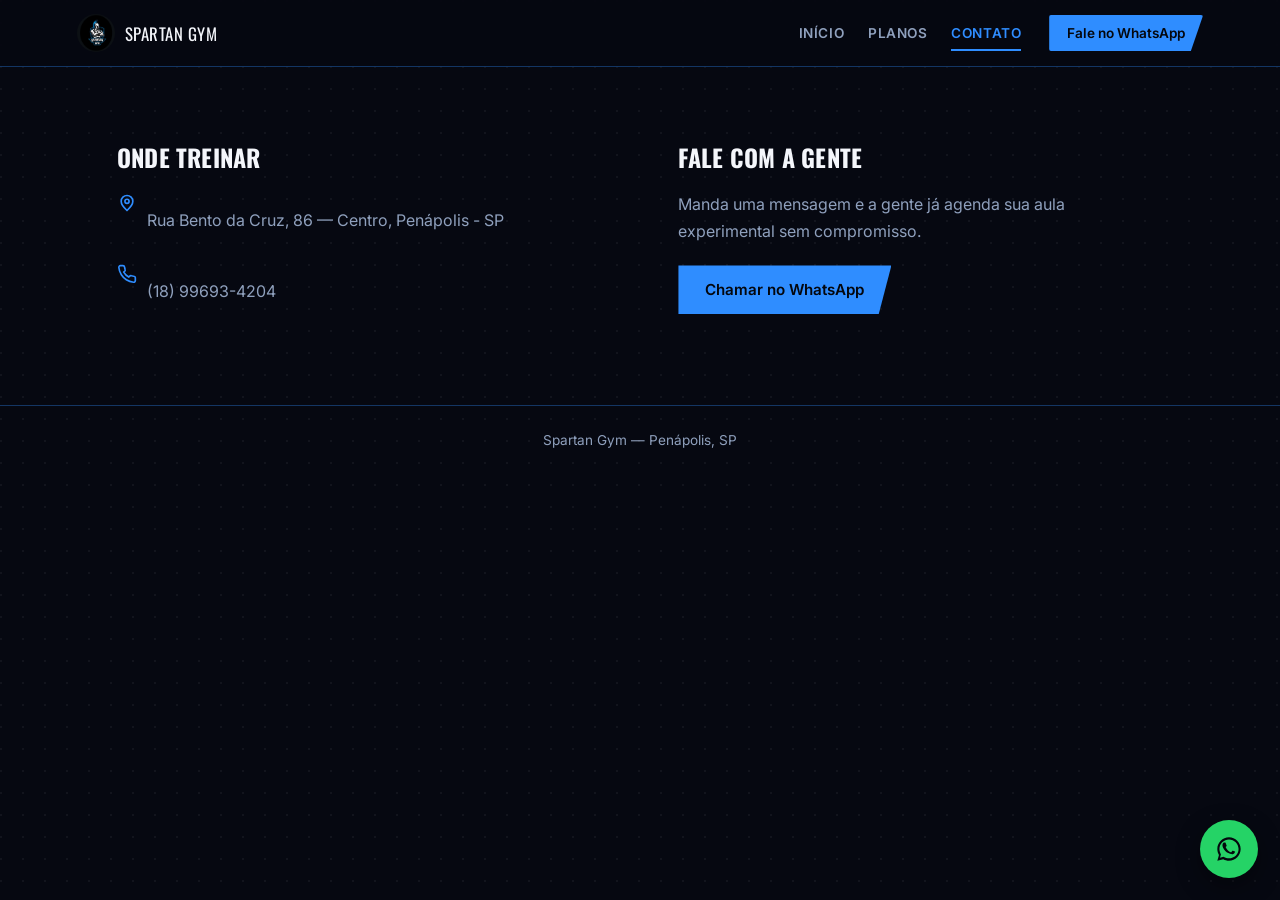
==== contato.html @ b34af789 "Divide o site em 3 paginas (index, planos, contato) mantendo o mesmo visual" ====
<!DOCTYPE html>
<html lang="pt-BR">
<head>
<meta charset="UTF-8">
<meta name="viewport" content="width=device-width, initial-scale=1.0">
<title>Contato | Spartan Gym — Penápolis</title>
<meta name="description" content="Fale com a Spartan Gym em Penápolis. Endereço, WhatsApp e agendamento de aula experimental.">
<link rel="preconnect" href="https://fonts.googleapis.com">
<link href="https://fonts.googleapis.com/css2?family=Oswald:wght@500;600;700&family=Inter:wght@400;500;600;700&display=swap" rel="stylesheet">
<link rel="icon" type="image/png" sizes="16x16" href="assets/favicon-16.png">
<link rel="icon" type="image/png" sizes="32x32" href="assets/favicon-32.png">
<link rel="icon" type="image/png" sizes="48x48" href="assets/favicon-48.png">
<link rel="apple-touch-icon" sizes="180x180" href="assets/favicon-180.png">
<link rel="stylesheet" href="style.css">
</head>
<body>
<div class="grain"></div>

<nav>
  <a class="brand" href="index.html">
    <img src="assets/logo.png" alt="Spartan Gym">
    <span>SPARTAN GYM</span>
  </a>
  <div class="nav-right">
    <div class="nav-links">
      <a href="index.html">Início</a>
      <a href="planos.html">Planos</a>
      <a href="contato.html" class="active">Contato</a>
    </div>
    <a class="nav-cta" href="https://wa.me/5518996934204?text=Ol%C3%A1%2C%20quero%20agendar%20uma%20aula%20experimental%20na%20Spartan%20Gym!" target="_blank" rel="noopener">Fale no WhatsApp</a>
  </div>
</nav>

<section class="section location" style="padding-top:8vh;">
  <div class="info">
    <h3>Onde treinar</h3>
    <div class="row">
      <svg viewBox="0 0 24 24" fill="none" stroke="currentColor" stroke-width="2"><path d="M12 21s-7-6.2-7-11a7 7 0 1114 0c0 4.8-7 11-7 11z"/><circle cx="12" cy="10" r="2.5"/></svg>
      <p>Rua Bento da Cruz, 86 — Centro, Penápolis - SP</p>
    </div>
    <div class="row">
      <svg viewBox="0 0 24 24" fill="none" stroke="currentColor" stroke-width="2"><path d="M22 16.9v3a2 2 0 01-2.2 2 19.8 19.8 0 01-8.6-3 19.5 19.5 0 01-6-6 19.8 19.8 0 01-3-8.7A2 2 0 014.1 2h3a2 2 0 012 1.7c.1.9.3 1.8.6 2.7a2 2 0 01-.4 2.1L8.1 9.7a16 16 0 006 6l1.2-1.2a2 2 0 012.1-.4c.9.3 1.8.5 2.7.6a2 2 0 011.9 2.2z"/></svg>
      <p>(18) 99693-4204</p>
    </div>
  </div>
  <div class="info">
    <h3>Fale com a gente</h3>
    <p style="margin-bottom:20px;">Manda uma mensagem e a gente já agenda sua aula experimental sem compromisso.</p>
    <a class="btn btn-primary" href="https://wa.me/5518996934204?text=Ol%C3%A1%2C%20quero%20agendar%20uma%20aula%20experimental%20na%20Spartan%20Gym!" target="_blank" rel="noopener">Chamar no WhatsApp</a>
  </div>
</section>

<footer>
  Spartan Gym — Penápolis, SP
</footer>

<a class="float-wa" href="https://wa.me/5518996934204?text=Ol%C3%A1%2C%20quero%20agendar%20uma%20aula%20experimental%20na%20Spartan%20Gym!" target="_blank" rel="noopener" aria-label="WhatsApp">
  <svg viewBox="0 0 24 24" fill="currentColor"><path d="M17.5 14.4c-.3-.1-1.7-.8-2-.9-.3-.1-.5-.1-.6.1-.2.3-.7.9-.9 1.1-.2.2-.3.2-.6.1-.9-.4-1.8-1-2.5-1.8-.7-.7-1.3-1.6-1.7-2.4-.1-.2 0-.4.1-.5.2-.2.5-.5.6-.7.1-.2.1-.4 0-.6-.1-.2-.6-1.5-.8-2-.2-.5-.4-.4-.6-.4h-.5c-.2 0-.5.1-.7.3-.2.2-.9.9-.9 2.2s.9 2.6 1 2.8c.1.2 1.8 2.9 4.5 4 2.7 1.1 2.7.7 3.2.7.5 0 1.6-.6 1.8-1.2.2-.6.2-1.1.2-1.2-.1-.1-.3-.2-.6-.3z"/><path d="M12 2C6.5 2 2 6.5 2 12c0 1.9.5 3.6 1.4 5.1L2 22l5.1-1.3C8.5 21.5 10.2 22 12 22c5.5 0 10-4.5 10-10S17.5 2 12 2zm0 18c-1.6 0-3.1-.4-4.4-1.2l-.3-.2-3 .8.8-2.9-.2-.3C4.3 15 3.8 13.5 3.8 12c0-4.5 3.7-8.2 8.2-8.2s8.2 3.7 8.2 8.2-3.7 8-8.2 8z"/></svg>
</a>

</body>
</html>
---- style.css ----
:root{
    --bg:#060811;
    --bg-alt:#0d1526;
    --panel:#0e2242;
    --blue:#2f8dff;
    --blue-deep:#123b7a;
    --white:#f4f6fb;
    --muted:#8fa0bd;
    --amber:#ffb020;
    --line: rgba(47,141,255,.35);
  }
  *{box-sizing:border-box;}
  html{scroll-behavior:smooth;}
  body{
    margin:0;
    background:var(--bg);
    color:var(--white);
    font-family:'Inter',sans-serif;
    overflow-x:hidden;
  }
  h1,h2,h3,.display{
    font-family:'Oswald',sans-serif;
    text-transform:uppercase;
    letter-spacing:.01em;
    margin:0;
  }
  a{text-decoration:none;color:inherit;}
  img{max-width:100%;display:block;}

  /* subtle background texture */
  .grain{
    position:fixed; inset:0; pointer-events:none; z-index:0; opacity:.05;
    background-image:radial-gradient(circle at 1px 1px, #fff 1px, transparent 0);
    background-size:22px 22px;
  }

  /* NAV */
  nav{
    position:sticky; top:0; z-index:50;
    display:flex; align-items:center; justify-content:space-between;
    flex-wrap:wrap; row-gap:10px;
    padding:14px 6vw;
    background:rgba(6,8,17,.85);
    backdrop-filter:blur(8px);
    border-bottom:1px solid var(--line);
  }
  .brand{display:flex; align-items:center; gap:10px;}
  .brand img{width:38px; height:38px; border-radius:50%;}
  .brand span{font-family:'Oswald',sans-serif; font-size:1.05rem; letter-spacing:.03em;}
  .nav-right{display:flex; align-items:center; gap:28px; flex-wrap:wrap;}
  .nav-links{display:flex; align-items:center; gap:24px;}
  .nav-links a{
    position:relative;
    font-family:'Inter',sans-serif; font-weight:600; font-size:.85rem;
    letter-spacing:.04em; text-transform:uppercase;
    color:var(--muted); padding:4px 0;
    transition:color .2s ease;
  }
  .nav-links a:hover{color:var(--white);}
  .nav-links a.active{color:var(--blue);}
  .nav-links a.active::after{
    content:""; position:absolute; left:0; right:0; bottom:-6px; height:2px;
    background:var(--blue);
  }
  .nav-cta{
    background:var(--blue); color:#04070d; font-weight:600; font-size:.85rem;
    padding:10px 18px; border-radius:2px;
    clip-path:polygon(0 0, 100% 0, 92% 100%, 0% 100%);
  }

  /* HERO */
  .hero{
    position:relative; z-index:1;
    display:flex; align-items:center; gap:6vw;
    padding:9vh 6vw 8vh;
    max-width:1200px; margin:0 auto;
  }
  .hero-logo{
    flex:0 0 auto; width:min(38vw, 320px);
    filter:drop-shadow(0 0 40px rgba(47,141,255,.25));
  }
  .hero-logo img{border-radius:50%;}
  .hero-copy{flex:1; min-width:0;}
  .eyebrow-line{
    display:flex; align-items:center; gap:12px; margin-bottom:18px;
  }
  .eyebrow-line .bar{width:34px; height:3px; background:var(--blue);}
  .eyebrow-line p{color:var(--muted); font-size:.95rem; margin:0;}
  .headline{
    font-size:clamp(2.6rem, 6.2vw, 5rem);
    line-height:.98;
    font-weight:700;
  }
  .headline .wipe{
    display:inline-block;
    background:linear-gradient(90deg, var(--white) 0%, var(--white) 50%, var(--blue) 50%, var(--blue) 100%);
    background-size:200% 100%;
    -webkit-background-clip:text; background-clip:text; color:transparent;
    animation:wipe 1.1s ease-out forwards;
  }
  @keyframes wipe{ from{background-position:100% 0;} to{background-position:0 0;} }
  .headline .accent{color:var(--blue);}
  .sub{
    margin-top:20px; color:var(--muted); font-size:1.08rem; max-width:46ch; line-height:1.55;
  }
  .hero-actions{margin-top:34px; display:flex; gap:14px; flex-wrap:wrap;}
  .btn{
    display:inline-flex; align-items:center; gap:10px;
    padding:14px 26px; font-weight:600; font-size:.95rem;
    border:1px solid transparent; cursor:pointer;
  }
  .btn-primary{
    background:var(--blue); color:#04070d;
    clip-path:polygon(0 0, 100% 0, 94% 100%, 0% 100%);
  }
  .btn-ghost{
    border:1px solid var(--line); color:var(--white);
    clip-path:polygon(0 0, 100% 0, 94% 100%, 0% 100%);
  }
  .btn svg{width:18px; height:18px; flex:none;}

  /* SECTION LABEL */
  .section{padding:8vh 6vw; max-width:1200px; margin:0 auto; position:relative; z-index:1;}
  .section-head{margin-bottom:6vh; text-align:center;}
  .section-head h2{font-size:clamp(2rem,4vw,3rem); font-weight:700;}
  .section-head h2 .accent{color:var(--blue);}
  .section-head p{color:var(--muted); margin-top:12px; font-size:1rem;}

  /* PLANS */
  .plans{
    display:grid; grid-template-columns:repeat(3, 1fr); gap:26px;
  }
  .plan{
    position:relative;
    background:linear-gradient(160deg, var(--panel), #081226);
    border:1px solid var(--line);
    padding:34px 28px 30px;
    clip-path:polygon(0 0, 100% 0, 100% 88%, 88% 100%, 0 100%);
    transition:transform .25s ease, border-color .25s ease;
  }
  .plan:hover{transform:translateY(-6px); border-color:var(--blue);}
  .plan.featured{
    background:linear-gradient(160deg, var(--blue-deep), #081226);
    transform:translateY(-14px);
    border-color:var(--blue);
  }
  .plan-tag{
    position:absolute; top:0; right:0;
    background:var(--blue); color:#04070d; font-size:.72rem; font-weight:700;
    padding:6px 14px; letter-spacing:.04em; text-transform:uppercase;
    clip-path:polygon(12% 0, 100% 0, 100% 100%, 0 100%);
  }
  .plan-name{font-size:1.25rem; font-weight:600; color:var(--muted); margin-bottom:14px;}
  .plan.featured .plan-name{color:var(--white);}
  .plan-price{display:flex; align-items:baseline; gap:6px; font-family:'Inter',sans-serif;}
  .plan-price .cur{font-size:1.1rem; color:var(--muted); font-weight:600;}
  .plan-price .val{font-size:2.6rem; font-weight:700; color:var(--blue);}
  .plan-price .cents{font-size:1.1rem; color:var(--muted); font-weight:600;}
  .plan.featured .plan-price .val{color:var(--white);}
  .plan-note{margin-top:6px; color:var(--muted); font-size:.85rem;}
  .plan-cta{
    margin-top:24px; display:block; text-align:center;
    padding:12px; font-weight:600; font-size:.9rem;
    border:1px solid var(--line); color:var(--white);
  }
  .plan.featured .plan-cta{background:var(--blue); color:#04070d; border-color:var(--blue);}

  .plans-foot{
    margin-top:34px; text-align:center; color:var(--muted); font-size:.95rem;
    border-top:1px solid var(--line); padding-top:22px;
  }
  .plans-foot strong{color:var(--white);}

  /* GYMPASS STRIP */
  .gympass{
    display:flex; align-items:center; justify-content:center; gap:22px;
    padding:26px 6vw; margin:0 6vw 8vh; max-width:1200px; margin-left:auto; margin-right:auto;
    border:1px solid var(--line); background:var(--bg-alt);
    clip-path:polygon(0 0, 100% 0, 100% 100%, 3% 100%);
    flex-wrap:wrap; text-align:center;
  }
  .gympass p{color:var(--muted); font-size:.95rem;}
  .gympass .gp-logo{font-family:'Inter'; font-weight:700; font-size:1.4rem; color:#e6234e; letter-spacing:-.02em;}

  /* LOCATION */
  .location{
    display:flex; gap:6vw; align-items:flex-start; flex-wrap:wrap;
  }
  .location .info{flex:1; min-width:260px;}
  .location h3{font-size:1.5rem; margin-bottom:16px;}
  .location p{color:var(--muted); line-height:1.7; font-size:1rem;}
  .location .row{display:flex; gap:10px; margin-bottom:12px; align-items:flex-start;}
  .location .row svg{width:20px; height:20px; flex:none; color:var(--blue); margin-top:2px;}

  footer{
    text-align:center; padding:26px 6vw 100px; color:var(--muted); font-size:.85rem;
    border-top:1px solid var(--line);
  }

  /* FLOATING WHATSAPP */
  .float-wa{
    position:fixed; bottom:22px; right:22px; z-index:60;
    background:#25D366; color:#04070d; width:58px; height:58px; border-radius:50%;
    display:flex; align-items:center; justify-content:center;
    box-shadow:0 8px 24px rgba(0,0,0,.4);
  }
  .float-wa svg{width:28px; height:28px;}

  @media (max-width:820px){
    .hero{flex-direction:column; text-align:center; padding-top:6vh;}
    .hero-logo{width:180px;}
    .hero-actions{justify-content:center;}
    .plans{grid-template-columns:1fr;}
    .plan.featured{transform:none;}
    .location{flex-direction:column;}
    nav{justify-content:center; text-align:center;}
    .nav-right{width:100%; justify-content:center;}
    .nav-links{
      order:3; width:100%; justify-content:center; flex-wrap:wrap;
      padding-top:10px; margin-top:4px; border-top:1px solid var(--line);
    }
  }
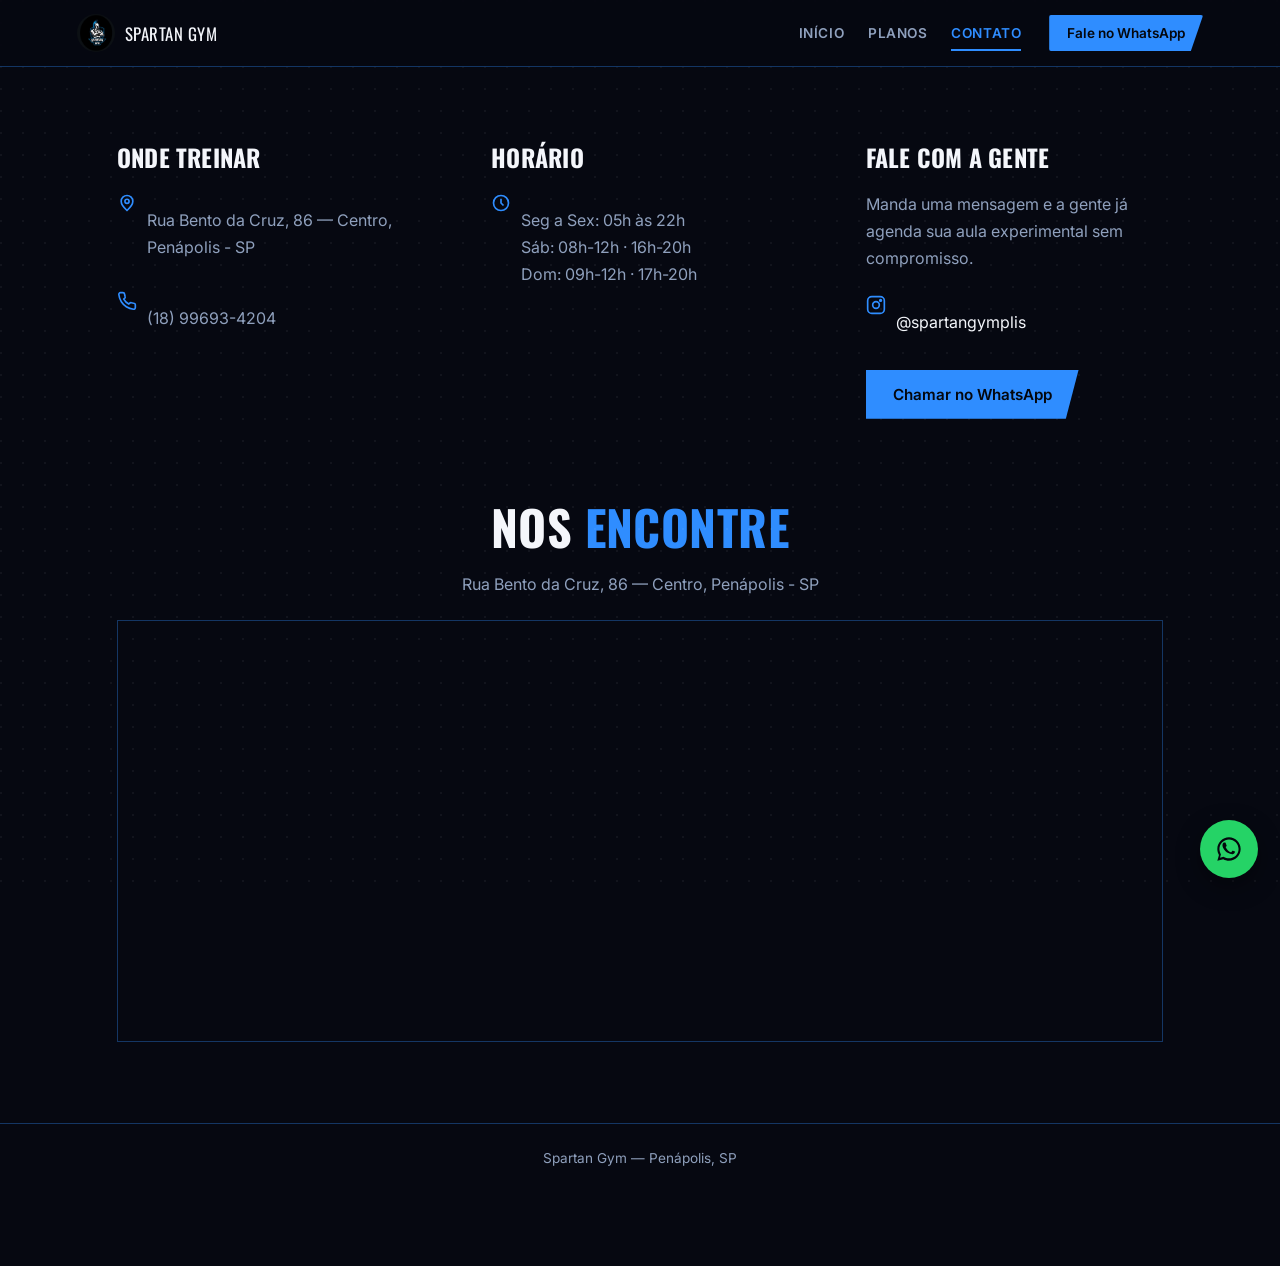
==== commit 02580f87: "Adiciona secoes Sobre, Horario, Diferenciais, mapa do Google e mais detalhes nos planos" ====
--- a/contato.html
+++ b/contato.html
@@ -43,12 +43,35 @@
       <p>(18) 99693-4204</p>
     </div>
   </div>
+
+  <div class="info">
+    <h3>Horário</h3>
+    <div class="row">
+      <svg viewBox="0 0 24 24" fill="none" stroke="currentColor" stroke-width="2"><circle cx="12" cy="12" r="9"/><path d="M12 7v5l3 3"/></svg>
+      <p>Seg a Sex: 05h às 22h<br>Sáb: 08h-12h · 16h-20h<br>Dom: 09h-12h · 17h-20h</p>
+    </div>
+  </div>
+
   <div class="info">
     <h3>Fale com a gente</h3>
     <p style="margin-bottom:20px;">Manda uma mensagem e a gente já agenda sua aula experimental sem compromisso.</p>
-    <a class="btn btn-primary" href="https://wa.me/5518996934204?text=Ol%C3%A1%2C%20quero%20agendar%20uma%20aula%20experimental%20na%20Spartan%20Gym!" target="_blank" rel="noopener">Chamar no WhatsApp</a>
+    <div class="row">
+      <svg viewBox="0 0 24 24" fill="none" stroke="currentColor" stroke-width="2"><rect x="2" y="2" width="20" height="20" rx="5"/><circle cx="12" cy="12" r="4"/><circle cx="17.5" cy="6.5" r="1"/></svg>
+      <p><a href="https://instagram.com/spartangymplis" target="_blank" rel="noopener" style="color:var(--white);">@spartangymplis</a></p>
+    </div>
+    <a class="btn btn-primary" style="margin-top:6px;" href="https://wa.me/5518996934204?text=Ol%C3%A1%2C%20quero%20agendar%20uma%20aula%20experimental%20na%20Spartan%20Gym!" target="_blank" rel="noopener">Chamar no WhatsApp</a>
   </div>
 </section>
+
+<div class="map-section">
+  <div class="section-head" style="margin-bottom:26px;">
+    <h2>NOS <span class="accent">ENCONTRE</span></h2>
+    <p>Rua Bento da Cruz, 86 — Centro, Penápolis - SP</p>
+  </div>
+  <div class="map-wrap">
+    <iframe src="https://www.google.com/maps/embed?pb=!1m18!1m12!1m3!1d3714.2063569605953!2d-50.082454989153604!3d-21.421132480246136!2m3!1f0!2f0!3f0!3m2!1i1024!2i768!4f13.1!3m3!1m2!1s0x949601a6d6d41205%3A0xa5829e3c2a9140f6!2sSpartan%20Gym!5e0!3m2!1spt-BR!2sus!4v1790247686016!5m2!1spt-BR!2sus" allowfullscreen="" loading="lazy" referrerpolicy="strict-origin-when-cross-origin" title="Localização da Spartan Gym no Google Maps"></iframe>
+  </div>
+</div>
 
 <footer>
   Spartan Gym — Penápolis, SP
--- a/style.css
+++ b/style.css
@@ -126,9 +126,61 @@
   .section-head h2 .accent{color:var(--blue);}
   .section-head p{color:var(--muted); margin-top:12px; font-size:1rem;}
 
+  /* SOBRE */
+  .about-grid{display:grid; grid-template-columns:1.15fr .85fr; gap:50px; align-items:start;}
+  .about-grid p{color:var(--muted); line-height:1.75; font-size:1.03rem; margin-bottom:16px;}
+  .about-list{list-style:none; padding:0; margin:26px 0 0; display:grid; gap:14px;}
+  .about-list li{display:flex; gap:12px; align-items:flex-start; color:var(--white); font-size:.96rem;}
+  .about-list li svg{width:20px; height:20px; flex:none; color:var(--blue); margin-top:2px;}
+  .about-panel{
+    background:linear-gradient(160deg, var(--panel), #081226);
+    border:1px solid var(--line); padding:32px;
+    clip-path:polygon(0 0, 100% 0, 100% 88%, 88% 100%, 0 100%);
+  }
+  .about-panel h4{font-size:1.15rem; margin-bottom:12px;}
+  .about-panel p{color:var(--muted); font-size:.92rem; line-height:1.65; margin-bottom:0;}
+
+  /* HORÁRIO */
+  .schedule{
+    background:var(--bg-alt); border:1px solid var(--line);
+    clip-path:polygon(0 0, 100% 0, 100% 100%, 3% 100%);
+    padding:7vh 6vw; margin:0 auto 8vh; max-width:1200px;
+  }
+  .schedule-grid{display:grid; grid-template-columns:repeat(3, 1fr); gap:24px; margin-top:6vh;}
+  .schedule-item{border-left:3px solid var(--blue); padding-left:18px;}
+  .schedule-item h4{
+    font-family:'Oswald',sans-serif; text-transform:uppercase; font-size:1rem;
+    letter-spacing:.03em; color:var(--white); margin-bottom:10px;
+  }
+  .schedule-item p{color:var(--muted); font-size:.96rem; line-height:1.6;}
+
+  /* DIFERENCIAIS */
+  .features{display:grid; grid-template-columns:repeat(3, 1fr); gap:24px; margin-top:6vh;}
+  .feature{
+    background:linear-gradient(160deg, var(--panel), #081226);
+    border:1px solid var(--line); padding:32px 26px;
+    clip-path:polygon(0 0, 100% 0, 100% 88%, 88% 100%, 0 100%);
+    transition:transform .25s ease, border-color .25s ease;
+  }
+  .feature:hover{transform:translateY(-6px); border-color:var(--blue);}
+  .feature svg{width:30px; height:30px; color:var(--blue); margin-bottom:16px;}
+  .feature h4{font-size:1.1rem; margin-bottom:10px;}
+  .feature p{color:var(--muted); font-size:.92rem; line-height:1.6; margin:0;}
+
+  /* PLANOS — INCLUSOS */
+  .plan-includes{list-style:none; padding:0; margin:18px 0 0; display:grid; gap:9px;}
+  .plan-includes li{display:flex; gap:8px; align-items:flex-start; color:var(--muted); font-size:.85rem; line-height:1.4;}
+  .plan-includes li svg{width:15px; height:15px; flex:none; color:var(--blue); margin-top:3px;}
+  .plan.featured .plan-includes li{color:#d7e4fb;}
+
+  /* MAPA */
+  .map-section{max-width:1200px; margin:0 auto 9vh; padding:0 6vw;}
+  .map-wrap{border:1px solid var(--line); overflow:hidden;}
+  .map-wrap iframe{width:100%; height:420px; display:block; border:0;}
+
   /* PLANS */
   .plans{
-    display:grid; grid-template-columns:repeat(3, 1fr); gap:26px;
+    display:grid; grid-template-columns:repeat(auto-fit, minmax(255px, 1fr)); gap:26px;
   }
   .plan{
     position:relative;
@@ -213,6 +265,10 @@
     .plans{grid-template-columns:1fr;}
     .plan.featured{transform:none;}
     .location{flex-direction:column;}
+    .about-grid{grid-template-columns:1fr; gap:34px;}
+    .schedule-grid{grid-template-columns:1fr; gap:28px;}
+    .features{grid-template-columns:1fr;}
+    .map-wrap iframe{height:300px;}
     nav{justify-content:center; text-align:center;}
     .nav-right{width:100%; justify-content:center;}
     .nav-links{
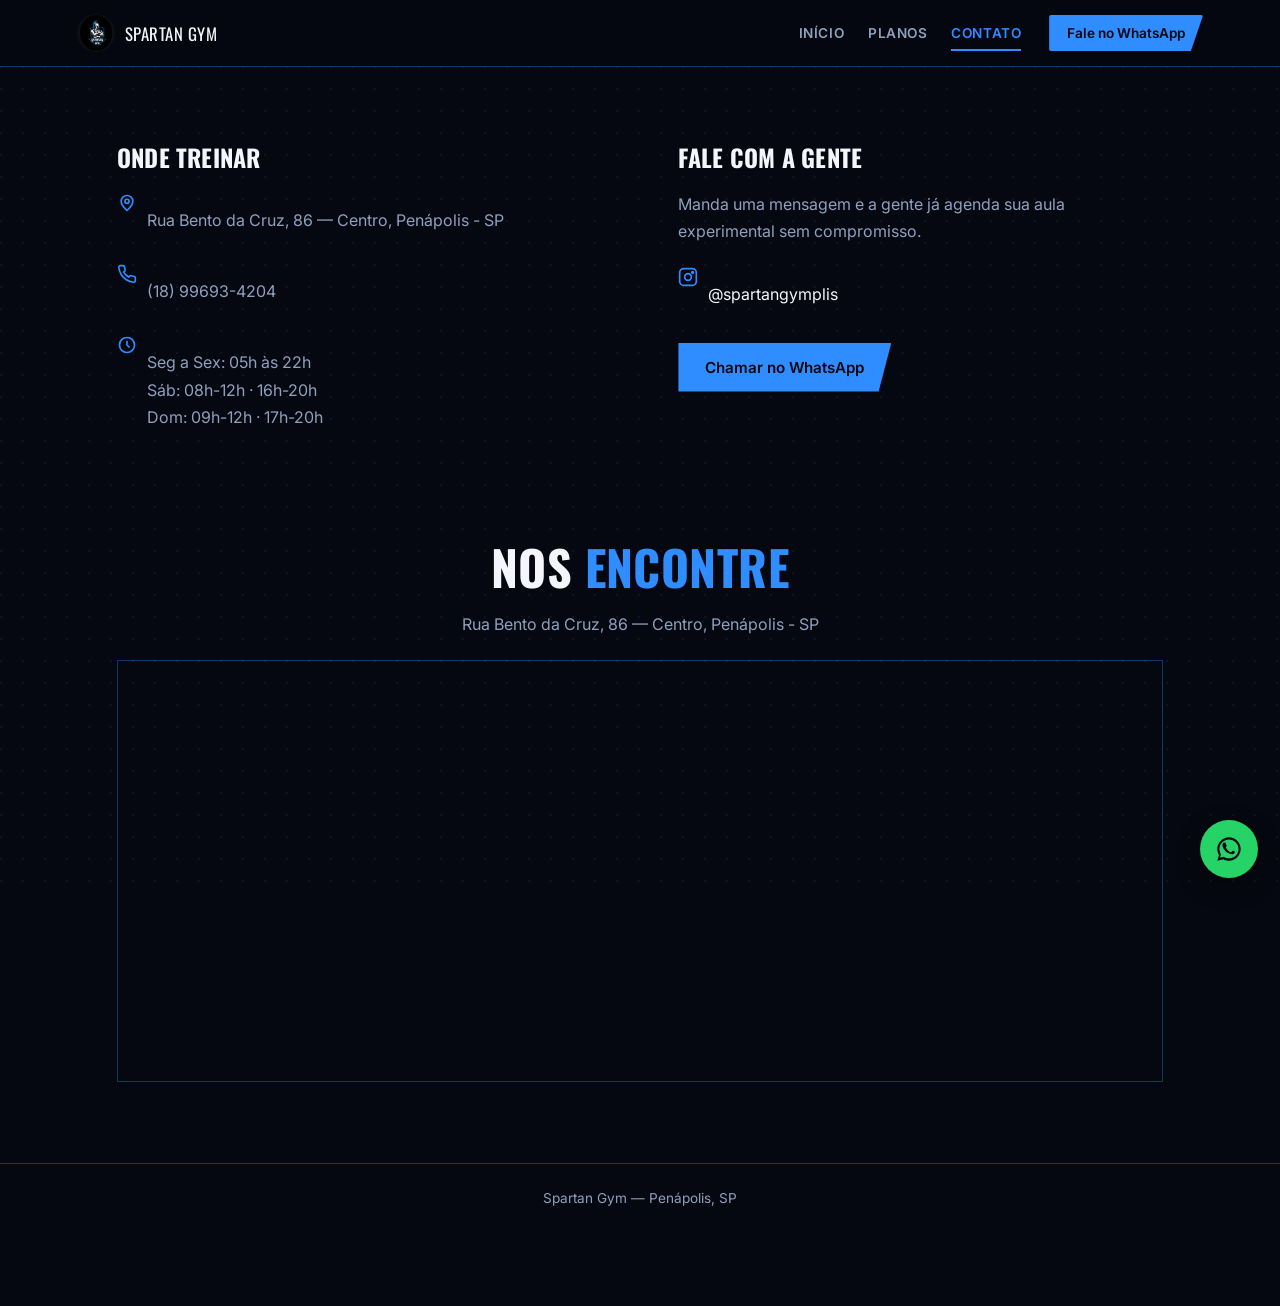
==== commit a445fa33: "Melhora responsividade mobile e organiza melhor planos (icones, cards uniformes) e contato (2 coluna" ====
--- a/contato.html
+++ b/contato.html
@@ -31,7 +31,7 @@
   </div>
 </nav>
 
-<section class="section location" style="padding-top:8vh;">
+<section class="section location">
   <div class="info">
     <h3>Onde treinar</h3>
     <div class="row">
@@ -42,10 +42,6 @@
       <svg viewBox="0 0 24 24" fill="none" stroke="currentColor" stroke-width="2"><path d="M22 16.9v3a2 2 0 01-2.2 2 19.8 19.8 0 01-8.6-3 19.5 19.5 0 01-6-6 19.8 19.8 0 01-3-8.7A2 2 0 014.1 2h3a2 2 0 012 1.7c.1.9.3 1.8.6 2.7a2 2 0 01-.4 2.1L8.1 9.7a16 16 0 006 6l1.2-1.2a2 2 0 012.1-.4c.9.3 1.8.5 2.7.6a2 2 0 011.9 2.2z"/></svg>
       <p>(18) 99693-4204</p>
     </div>
-  </div>
-
-  <div class="info">
-    <h3>Horário</h3>
     <div class="row">
       <svg viewBox="0 0 24 24" fill="none" stroke="currentColor" stroke-width="2"><circle cx="12" cy="12" r="9"/><path d="M12 7v5l3 3"/></svg>
       <p>Seg a Sex: 05h às 22h<br>Sáb: 08h-12h · 16h-20h<br>Dom: 09h-12h · 17h-20h</p>
--- a/style.css
+++ b/style.css
@@ -168,10 +168,14 @@
   .feature p{color:var(--muted); font-size:.92rem; line-height:1.6; margin:0;}
 
   /* PLANOS — INCLUSOS */
-  .plan-includes{list-style:none; padding:0; margin:18px 0 0; display:grid; gap:9px;}
+  .plan-includes{list-style:none; padding:0; margin:18px 0 0; display:grid; gap:9px; flex-grow:1;}
   .plan-includes li{display:flex; gap:8px; align-items:flex-start; color:var(--muted); font-size:.85rem; line-height:1.4;}
   .plan-includes li svg{width:15px; height:15px; flex:none; color:var(--blue); margin-top:3px;}
   .plan.featured .plan-includes li{color:#d7e4fb;}
+  .plan-price-alt{
+    font-family:'Oswald',sans-serif; font-size:1.35rem; font-weight:600;
+    color:var(--white); text-transform:uppercase; letter-spacing:.01em;
+  }
 
   /* MAPA */
   .map-section{max-width:1200px; margin:0 auto 9vh; padding:0 6vw;}
@@ -189,7 +193,9 @@
     padding:34px 28px 30px;
     clip-path:polygon(0 0, 100% 0, 100% 88%, 88% 100%, 0 100%);
     transition:transform .25s ease, border-color .25s ease;
-  }
+    display:flex; flex-direction:column; height:100%;
+  }
+  .plan-icon{width:28px; height:28px; color:var(--blue); margin-bottom:16px;}
   .plan:hover{transform:translateY(-6px); border-color:var(--blue);}
   .plan.featured{
     background:linear-gradient(160deg, var(--blue-deep), #081226);
@@ -264,7 +270,7 @@
     .hero-actions{justify-content:center;}
     .plans{grid-template-columns:1fr;}
     .plan.featured{transform:none;}
-    .location{flex-direction:column;}
+    .location{flex-direction:column; gap:36px;}
     .about-grid{grid-template-columns:1fr; gap:34px;}
     .schedule-grid{grid-template-columns:1fr; gap:28px;}
     .features{grid-template-columns:1fr;}
@@ -276,3 +282,49 @@
       padding-top:10px; margin-top:4px; border-top:1px solid var(--line);
     }
   }
+
+  @media (max-width:480px){
+    nav{padding:12px 5vw;}
+    .brand img{width:32px; height:32px;}
+    .brand span{font-size:.92rem;}
+    .nav-links{gap:16px;}
+    .nav-links a{font-size:.78rem;}
+    .nav-cta{padding:9px 14px; font-size:.78rem;}
+
+    .hero{padding:5vh 5vw 5vh;}
+    .hero-logo{width:140px;}
+    .headline{font-size:clamp(2.1rem, 9vw, 2.6rem);}
+    .sub{font-size:1rem; max-width:none;}
+    .hero-actions{flex-direction:column; align-items:stretch;}
+    .hero-actions .btn{width:100%; justify-content:center;}
+
+    .section{padding:6vh 5vw;}
+    .section-head{margin-bottom:4.5vh;}
+    .section-head h2{font-size:1.55rem;}
+    .section-head p{font-size:.92rem;}
+
+    .about-panel{padding:24px;}
+    .about-grid p{font-size:.96rem;}
+
+    .schedule{padding:5vh 5vw; margin-bottom:6vh;}
+    .schedule-grid{margin-top:4vh; gap:22px;}
+
+    .feature{padding:26px 22px;}
+
+    .plans{gap:20px;}
+    .plan{padding:26px 22px 24px;}
+    .plan-price .val{font-size:2.2rem;}
+
+    .plans-foot{margin-top:26px; padding-top:18px; font-size:.88rem;}
+
+    .gympass{padding:20px 5vw; margin:0 5vw 6vh; gap:14px;}
+
+    .location{gap:30px;}
+    .location .info{min-width:0;}
+    .map-section{padding:0 5vw; margin-bottom:7vh;}
+    .map-wrap iframe{height:230px;}
+
+    footer{padding:22px 5vw 90px;}
+    .float-wa{width:52px; height:52px; bottom:16px; right:16px;}
+    .float-wa svg{width:24px; height:24px;}
+  }
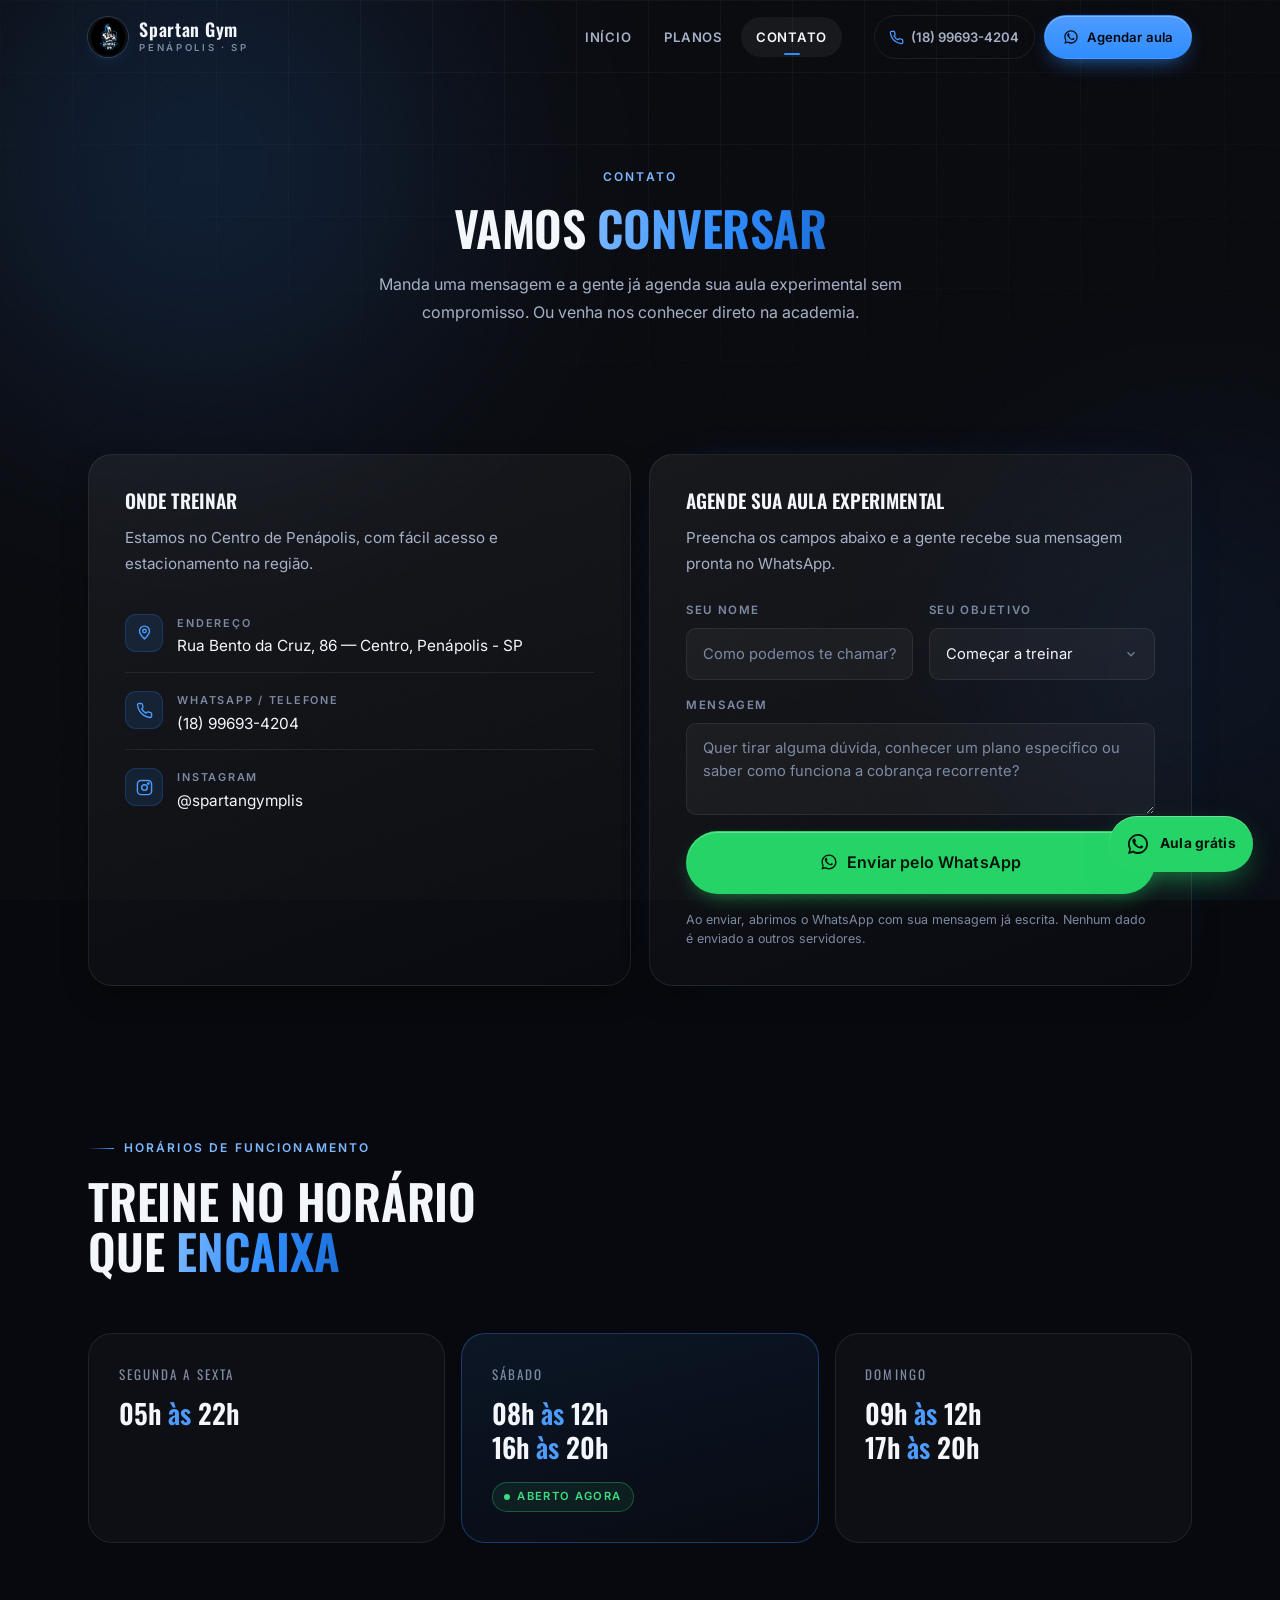
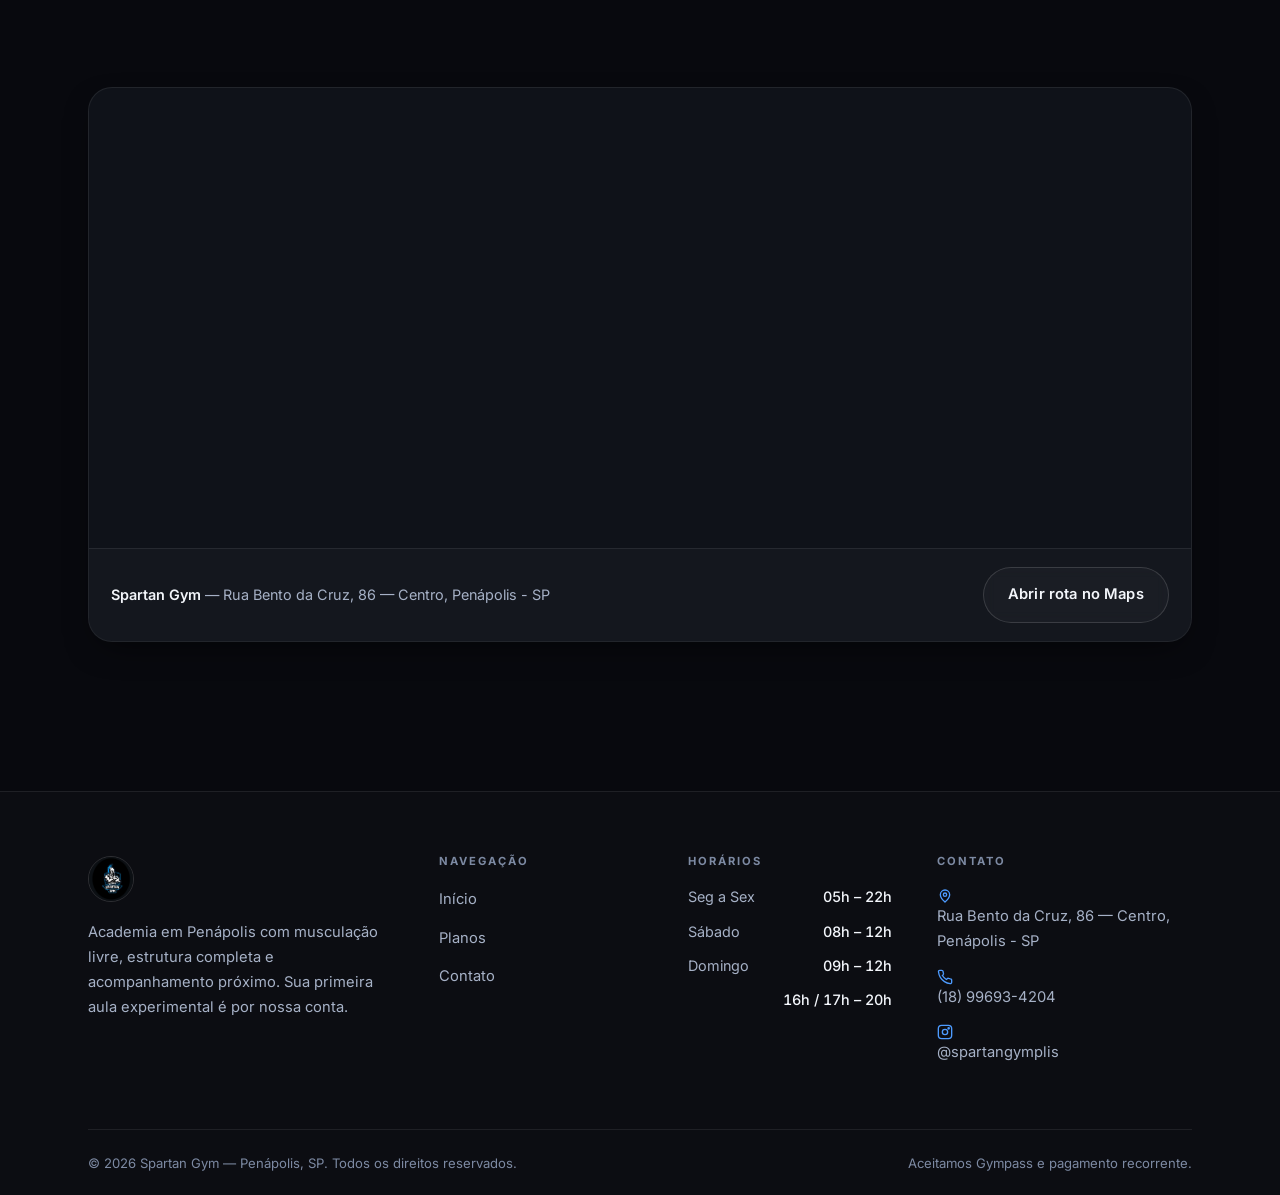
==== commit e18fd268: "Redesenha o site com identidade visual profissional e responsiva - Novo sistema de design em tokens " ====
--- a/contato.html
+++ b/contato.html
@@ -2,80 +2,254 @@
 <html lang="pt-BR">
 <head>
 <meta charset="UTF-8">
-<meta name="viewport" content="width=device-width, initial-scale=1.0">
-<title>Contato | Spartan Gym — Penápolis</title>
-<meta name="description" content="Fale com a Spartan Gym em Penápolis. Endereço, WhatsApp e agendamento de aula experimental.">
+<meta name="viewport" content="width=device-width, initial-scale=1, viewport-fit=cover">
+<title>Contato e localização | Spartan Gym — Penápolis</title>
+<meta name="description" content="Fale com a Spartan Gym em Penápolis, SP. Rua Bento da Cruz, 86 — Centro. WhatsApp (18) 99693-4204 e agendamento de aula experimental grátis.">
+<meta name="theme-color" content="#08090e">
+<link rel="canonical" href="https://spartan-gym.vercel.app/contato.html">
+<meta property="og:type" content="website">
+<meta property="og:locale" content="pt_BR">
+<meta property="og:site_name" content="Spartan Gym">
+<meta property="og:title" content="Contato e localização | Spartan Gym">
+<meta property="og:description" content="Rua Bento da Cruz, 86 — Centro, Penápolis - SP. Agende sua aula experimental grátis pelo WhatsApp.">
+<meta property="og:url" content="https://spartan-gym.vercel.app/contato.html">
+<meta property="og:image" content="https://spartan-gym.vercel.app/assets/favicon-180.png">
+<meta name="twitter:card" content="summary_large_image">
 <link rel="preconnect" href="https://fonts.googleapis.com">
+<link rel="preconnect" href="https://fonts.gstatic.com" crossorigin>
 <link href="https://fonts.googleapis.com/css2?family=Oswald:wght@500;600;700&family=Inter:wght@400;500;600;700&display=swap" rel="stylesheet">
 <link rel="icon" type="image/png" sizes="16x16" href="assets/favicon-16.png">
 <link rel="icon" type="image/png" sizes="32x32" href="assets/favicon-32.png">
 <link rel="icon" type="image/png" sizes="48x48" href="assets/favicon-48.png">
 <link rel="apple-touch-icon" sizes="180x180" href="assets/favicon-180.png">
 <link rel="stylesheet" href="style.css">
+<script>document.documentElement.classList.add("js")</script>
 </head>
 <body>
-<div class="grain"></div>
-
-<nav>
-  <a class="brand" href="index.html">
-    <img src="assets/logo.png" alt="Spartan Gym">
-    <span>SPARTAN GYM</span>
-  </a>
-  <div class="nav-right">
-    <div class="nav-links">
-      <a href="index.html">Início</a>
-      <a href="planos.html">Planos</a>
-      <a href="contato.html" class="active">Contato</a>
-    </div>
-    <a class="nav-cta" href="https://wa.me/5518996934204?text=Ol%C3%A1%2C%20quero%20agendar%20uma%20aula%20experimental%20na%20Spartan%20Gym!" target="_blank" rel="noopener">Fale no WhatsApp</a>
+
+<div class="bg-layer" aria-hidden="true">
+  <div class="bg-glow bg-glow--a"></div>
+  <div class="bg-glow bg-glow--b"></div>
+  <div class="bg-grid"></div>
+  <div class="bg-noise"></div>
+</div>
+
+<header class="nav" id="nav">
+  <div class="container nav__inner">
+    <a class="brand" href="index.html">
+      <img src="assets/logo.png" alt="Spartan Gym">
+      <span class="brand__text">
+        <span class="brand__name">Spartan Gym</span>
+        <span class="brand__tag">Penápolis · SP</span>
+      </span>
+    </a>
+
+    <div class="nav__menu" id="nav-menu">
+      <nav class="nav__links" aria-label="Navegação principal">
+        <a href="index.html">Início</a>
+        <a href="planos.html">Planos</a>
+        <a href="contato.html" aria-current="page">Contato</a>
+      </nav>
+      <div class="nav__actions">
+        <a class="nav__phone" href="tel:+5518996934204">
+          <svg viewBox="0 0 24 24" fill="none" stroke="currentColor" stroke-width="2"><path d="M22 16.9v3a2 2 0 01-2.2 2 19.8 19.8 0 01-8.6-3 19.5 19.5 0 01-6-6 19.8 19.8 0 01-3-8.7A2 2 0 014.1 2h3a2 2 0 012 1.7c.1.9.3 1.8.6 2.7a2 2 0 01-.4 2.1L8.1 9.7a16 16 0 006 6l1.2-1.2a2 2 0 012.1-.4c.9.3 1.8.5 2.7.6a2 2 0 011.9 2.2z"/></svg>
+          (18) 99693-4204
+        </a>
+        <a class="btn btn--primary nav__cta" href="https://wa.me/5518996934204?text=Ol%C3%A1%2C%20quero%20agendar%20uma%20aula%20experimental%20na%20Spartan%20Gym!" target="_blank" rel="noopener">
+          <svg viewBox="0 0 24 24" fill="currentColor"><path d="M17.5 14.4c-.3-.1-1.7-.8-2-.9-.3-.1-.5-.1-.6.1-.2.3-.7.9-.9 1.1-.2.2-.3.2-.6.1-.9-.4-1.8-1-2.5-1.8-.7-.7-1.3-1.6-1.7-2.4-.1-.2 0-.4.1-.5.2-.2.5-.5.6-.7.1-.2.1-.4 0-.6-.1-.2-.6-1.5-.8-2-.2-.5-.4-.4-.6-.4h-.5c-.2 0-.5.1-.7.3-.2.2-.9.9-.9 2.2s.9 2.6 1 2.8c.1.2 1.8 2.9 4.5 4 2.7 1.1 2.7.7 3.2.7.5 0 1.6-.6 1.8-1.2.2-.6.2-1.1.2-1.2-.1-.1-.3-.2-.6-.3z"/><path d="M12 2C6.5 2 2 6.5 2 12c0 1.9.5 3.6 1.4 5.1L2 22l5.1-1.3C8.5 21.5 10.2 22 12 22c5.5 0 10-4.5 10-10S17.5 2 12 2zm0 18c-1.6 0-3.1-.4-4.4-1.2l-.3-.2-3 .8.8-2.9-.2-.3C4.3 15 3.8 13.5 3.8 12c0-4.5 3.7-8.2 8.2-8.2s8.2 3.7 8.2 8.2-3.7 8-8.2 8z"/></svg>
+          <span>Agendar aula</span>
+        </a>
+      </div>
+    </div>
+
+    <button class="nav__toggle" type="button" aria-expanded="false" aria-controls="nav-menu" aria-label="Abrir menu de navegação">
+      <span></span><span></span><span></span>
+    </button>
   </div>
-</nav>
-
-<section class="section location">
-  <div class="info">
-    <h3>Onde treinar</h3>
-    <div class="row">
-      <svg viewBox="0 0 24 24" fill="none" stroke="currentColor" stroke-width="2"><path d="M12 21s-7-6.2-7-11a7 7 0 1114 0c0 4.8-7 11-7 11z"/><circle cx="12" cy="10" r="2.5"/></svg>
-      <p>Rua Bento da Cruz, 86 — Centro, Penápolis - SP</p>
-    </div>
-    <div class="row">
-      <svg viewBox="0 0 24 24" fill="none" stroke="currentColor" stroke-width="2"><path d="M22 16.9v3a2 2 0 01-2.2 2 19.8 19.8 0 01-8.6-3 19.5 19.5 0 01-6-6 19.8 19.8 0 01-3-8.7A2 2 0 014.1 2h3a2 2 0 012 1.7c.1.9.3 1.8.6 2.7a2 2 0 01-.4 2.1L8.1 9.7a16 16 0 006 6l1.2-1.2a2 2 0 012.1-.4c.9.3 1.8.5 2.7.6a2 2 0 011.9 2.2z"/></svg>
-      <p>(18) 99693-4204</p>
-    </div>
-    <div class="row">
-      <svg viewBox="0 0 24 24" fill="none" stroke="currentColor" stroke-width="2"><circle cx="12" cy="12" r="9"/><path d="M12 7v5l3 3"/></svg>
-      <p>Seg a Sex: 05h às 22h<br>Sáb: 08h-12h · 16h-20h<br>Dom: 09h-12h · 17h-20h</p>
+</header>
+
+<main class="page">
+
+  <section class="page-hero">
+    <div class="container">
+      <span class="eyebrow">Contato</span>
+      <h1>Vamos <span class="accent">conversar</span></h1>
+      <p>Manda uma mensagem e a gente já agenda sua aula experimental sem compromisso. Ou venha nos conhecer direto na academia.</p>
+    </div>
+  </section>
+
+  <section class="section section--tight">
+    <div class="container">
+      <div class="contact">
+
+        <article class="panel" data-reveal data-delay="1">
+          <h3>Onde treinar</h3>
+          <p class="muted">Estamos no Centro de Penápolis, com fácil acesso e estacionamento na região.</p>
+          <ul class="info-list">
+            <li>
+              <span class="info-list__icon"><svg viewBox="0 0 24 24" fill="none" stroke="currentColor" stroke-width="2"><path d="M12 21s-7-6.2-7-11a7 7 0 1114 0c0 4.8-7 11-7 11z"/><circle cx="12" cy="10" r="2.5"/></svg></span>
+              <div>
+                <p class="info-list__label">Endereço</p>
+                <p class="info-list__value">Rua Bento da Cruz, 86 — Centro, Penápolis - SP</p>
+              </div>
+            </li>
+            <li>
+              <span class="info-list__icon"><svg viewBox="0 0 24 24" fill="none" stroke="currentColor" stroke-width="2"><path d="M22 16.9v3a2 2 0 01-2.2 2 19.8 19.8 0 01-8.6-3 19.5 19.5 0 01-6-6 19.8 19.8 0 01-3-8.7A2 2 0 014.1 2h3a2 2 0 012 1.7c.1.9.3 1.8.6 2.7a2 2 0 01-.4 2.1L8.1 9.7a16 16 0 006 6l1.2-1.2a2 2 0 012.1-.4c.9.3 1.8.5 2.7.6a2 2 0 011.9 2.2z"/></svg></span>
+              <div>
+                <p class="info-list__label">WhatsApp / Telefone</p>
+                <p class="info-list__value"><a href="tel:+5518996934204">(18) 99693-4204</a></p>
+              </div>
+            </li>
+            <li>
+              <span class="info-list__icon"><svg viewBox="0 0 24 24" fill="none" stroke="currentColor" stroke-width="2"><rect x="2" y="2" width="20" height="20" rx="5"/><circle cx="12" cy="12" r="4"/><circle cx="17.5" cy="6.5" r="1"/></svg></span>
+              <div>
+                <p class="info-list__label">Instagram</p>
+                <p class="info-list__value"><a href="https://instagram.com/spartangymplis" target="_blank" rel="noopener">@spartangymplis</a></p>
+              </div>
+            </li>
+          </ul>
+        </article>
+
+        <article class="panel panel--glow" data-reveal data-delay="3">
+          <h3>Agende sua aula experimental</h3>
+          <p class="muted">Preencha os campos abaixo e a gente recebe sua mensagem pronta no WhatsApp.</p>
+
+          <form class="form" data-wa-form>
+            <div class="form__row">
+              <div class="field">
+                <label for="nome">Seu nome</label>
+                <input type="text" id="nome" name="nome" placeholder="Como podemos te chamar?" autocomplete="name" required>
+              </div>
+              <div class="field">
+                <label for="objetivo">Seu objetivo</label>
+                <select id="objetivo" name="objetivo">
+                  <option value="Começar a treinar">Começar a treinar</option>
+                  <option value="Perder peso">Perder peso</option>
+                  <option value="Ganhar massa muscular">Ganhar massa muscular</option>
+                  <option value="Condicionamento físico">Condicionamento físico</option>
+                  <option value="Ainda não sei">Ainda não sei</option>
+                </select>
+              </div>
+            </div>
+
+            <div class="field">
+              <label for="mensagem">Mensagem</label>
+              <textarea id="mensagem" name="mensagem" placeholder="Quer tirar alguma dúvida, conhecer um plano específico ou saber como funciona a cobrança recorrente?"></textarea>
+            </div>
+
+            <button class="btn btn--wa btn--block btn--lg" type="submit">
+              <svg viewBox="0 0 24 24" fill="currentColor"><path d="M17.5 14.4c-.3-.1-1.7-.8-2-.9-.3-.1-.5-.1-.6.1-.2.3-.7.9-.9 1.1-.2.2-.3.2-.6.1-.9-.4-1.8-1-2.5-1.8-.7-.7-1.3-1.6-1.7-2.4-.1-.2 0-.4.1-.5.2-.2.5-.5.6-.7.1-.2.1-.4 0-.6-.1-.2-.6-1.5-.8-2-.2-.5-.4-.4-.6-.4h-.5c-.2 0-.5.1-.7.3-.2.2-.9.9-.9 2.2s.9 2.6 1 2.8c.1.2 1.8 2.9 4.5 4 2.7 1.1 2.7.7 3.2.7.5 0 1.6-.6 1.8-1.2.2-.6.2-1.1.2-1.2-.1-.1-.3-.2-.6-.3z"/><path d="M12 2C6.5 2 2 6.5 2 12c0 1.9.5 3.6 1.4 5.1L2 22l5.1-1.3C8.5 21.5 10.2 22 12 22c5.5 0 10-4.5 10-10S17.5 2 12 2zm0 18c-1.6 0-3.1-.4-4.4-1.2l-.3-.2-3 .8.8-2.9-.2-.3C4.3 15 3.8 13.5 3.8 12c0-4.5 3.7-8.2 8.2-8.2s8.2 3.7 8.2 8.2-3.7 8-8.2 8z"/></svg>
+              Enviar pelo WhatsApp
+            </button>
+
+            <p class="form__hint">Ao enviar, abrimos o WhatsApp com sua mensagem já escrita. Nenhum dado é enviado a outros servidores.</p>
+          </form>
+        </article>
+
+      </div>
+    </div>
+  </section>
+
+  <section class="section section--tight">
+    <div class="container">
+      <div class="section-head" data-reveal>
+        <span class="eyebrow">Horários de funcionamento</span>
+        <h2>Treine no horário que <span class="accent">encaixa</span></h2>
+      </div>
+
+      <div class="schedule">
+        <div class="day" data-day="seg-sex" data-reveal data-delay="1">
+          <p class="day__label">Segunda a Sexta</p>
+          <p class="day__hours mono-num">05h <em>às</em> 22h</p>
+        </div>
+        <div class="day" data-day="sab" data-reveal data-delay="3">
+          <p class="day__label">Sábado</p>
+          <p class="day__hours mono-num">08h <em>às</em> 12h<br>16h <em>às</em> 20h</p>
+        </div>
+        <div class="day" data-day="dom" data-reveal data-delay="5">
+          <p class="day__label">Domingo</p>
+          <p class="day__hours mono-num">09h <em>às</em> 12h<br>17h <em>às</em> 20h</p>
+        </div>
+      </div>
+    </div>
+  </section>
+
+  <section class="section section--tight">
+    <div class="container">
+      <div class="map" data-reveal>
+        <iframe src="https://www.google.com/maps/embed?pb=!1m18!1m12!1m3!1d3714.2063569605953!2d-50.082454989153604!3d-21.421132480246136!2m3!1f0!2f0!3f0!3m2!1i1024!2i768!4f13.1!3m3!1m2!1s0x949601a6d6d41205%3A0xa5829e3c2a9140f6!2sSpartan%20Gym!5e0!3m2!1spt-BR!2sus!4v1790247686016!5m2!1spt-BR!2sus" allowfullscreen="" loading="lazy" referrerpolicy="strict-origin-when-cross-origin" title="Localização da Spartan Gym no Google Maps"></iframe>
+        <div class="map__foot">
+          <p><b>Spartan Gym</b> — Rua Bento da Cruz, 86 — Centro, Penápolis - SP</p>
+          <a class="btn btn--ghost" href="https://www.google.com/maps/search/?api=1&query=Spartan+Gym+Pen%C3%A1polis+SP" target="_blank" rel="noopener">Abrir rota no Maps</a>
+        </div>
+      </div>
+    </div>
+  </section>
+
+</main>
+
+<footer class="footer">
+  <div class="container">
+    <div class="footer__grid">
+      <div class="footer__brand">
+        <img src="assets/logo.png" alt="Spartan Gym">
+        <p>Academia em Penápolis com musculação livre, estrutura completa e acompanhamento próximo. Sua primeira aula experimental é por nossa conta.</p>
+      </div>
+
+      <div>
+        <h4>Navegação</h4>
+        <ul class="footer__links">
+          <li><a href="index.html">Início</a></li>
+          <li><a href="planos.html">Planos</a></li>
+          <li><a href="contato.html">Contato</a></li>
+        </ul>
+      </div>
+
+      <div>
+        <h4>Horários</h4>
+        <ul class="footer__hours">
+          <li><span>Seg a Sex</span><b class="mono-num">05h – 22h</b></li>
+          <li><span>Sábado</span><b class="mono-num">08h – 12h</b></li>
+          <li><span>Domingo</span><b class="mono-num">09h – 12h</b></li>
+          <li><span>&nbsp;</span><b class="mono-num">16h / 17h – 20h</b></li>
+        </ul>
+      </div>
+
+      <div>
+        <h4>Contato</h4>
+        <ul class="footer__contact">
+          <li>
+            <svg viewBox="0 0 24 24" fill="none" stroke="currentColor" stroke-width="2"><path d="M12 21s-7-6.2-7-11a7 7 0 1114 0c0 4.8-7 11-7 11z"/><circle cx="12" cy="10" r="2.5"/></svg>
+            <span>Rua Bento da Cruz, 86 — Centro, Penápolis - SP</span>
+          </li>
+          <li>
+            <svg viewBox="0 0 24 24" fill="none" stroke="currentColor" stroke-width="2"><path d="M22 16.9v3a2 2 0 01-2.2 2 19.8 19.8 0 01-8.6-3 19.5 19.5 0 01-6-6 19.8 19.8 0 01-3-8.7A2 2 0 014.1 2h3a2 2 0 012 1.7c.1.9.3 1.8.6 2.7a2 2 0 01-.4 2.1L8.1 9.7a16 16 0 006 6l1.2-1.2a2 2 0 012.1-.4c.9.3 1.8.5 2.7.6a2 2 0 011.9 2.2z"/></svg>
+            <a href="tel:+5518996934204">(18) 99693-4204</a>
+          </li>
+          <li>
+            <svg viewBox="0 0 24 24" fill="none" stroke="currentColor" stroke-width="2"><rect x="2" y="2" width="20" height="20" rx="5"/><circle cx="12" cy="12" r="4"/><circle cx="17.5" cy="6.5" r="1"/></svg>
+            <a href="https://instagram.com/spartangymplis" target="_blank" rel="noopener">@spartangymplis</a>
+          </li>
+        </ul>
+      </div>
+    </div>
+
+    <div class="footer__bottom">
+      <p>© <span data-year>2026</span> Spartan Gym — Penápolis, SP. Todos os direitos reservados.</p>
+      <p>Aceitamos Gympass e pagamento recorrente.</p>
     </div>
   </div>
-
-  <div class="info">
-    <h3>Fale com a gente</h3>
-    <p style="margin-bottom:20px;">Manda uma mensagem e a gente já agenda sua aula experimental sem compromisso.</p>
-    <div class="row">
-      <svg viewBox="0 0 24 24" fill="none" stroke="currentColor" stroke-width="2"><rect x="2" y="2" width="20" height="20" rx="5"/><circle cx="12" cy="12" r="4"/><circle cx="17.5" cy="6.5" r="1"/></svg>
-      <p><a href="https://instagram.com/spartangymplis" target="_blank" rel="noopener" style="color:var(--white);">@spartangymplis</a></p>
-    </div>
-    <a class="btn btn-primary" style="margin-top:6px;" href="https://wa.me/5518996934204?text=Ol%C3%A1%2C%20quero%20agendar%20uma%20aula%20experimental%20na%20Spartan%20Gym!" target="_blank" rel="noopener">Chamar no WhatsApp</a>
-  </div>
-</section>
-
-<div class="map-section">
-  <div class="section-head" style="margin-bottom:26px;">
-    <h2>NOS <span class="accent">ENCONTRE</span></h2>
-    <p>Rua Bento da Cruz, 86 — Centro, Penápolis - SP</p>
-  </div>
-  <div class="map-wrap">
-    <iframe src="https://www.google.com/maps/embed?pb=!1m18!1m12!1m3!1d3714.2063569605953!2d-50.082454989153604!3d-21.421132480246136!2m3!1f0!2f0!3f0!3m2!1i1024!2i768!4f13.1!3m3!1m2!1s0x949601a6d6d41205%3A0xa5829e3c2a9140f6!2sSpartan%20Gym!5e0!3m2!1spt-BR!2sus!4v1790247686016!5m2!1spt-BR!2sus" allowfullscreen="" loading="lazy" referrerpolicy="strict-origin-when-cross-origin" title="Localização da Spartan Gym no Google Maps"></iframe>
-  </div>
-</div>
-
-<footer>
-  Spartan Gym — Penápolis, SP
 </footer>
 
-<a class="float-wa" href="https://wa.me/5518996934204?text=Ol%C3%A1%2C%20quero%20agendar%20uma%20aula%20experimental%20na%20Spartan%20Gym!" target="_blank" rel="noopener" aria-label="WhatsApp">
+<button class="to-top" type="button" aria-label="Voltar ao topo">
+  <svg viewBox="0 0 24 24" fill="none" stroke="currentColor" stroke-width="2"><path d="M12 19V5M5 12l7-7 7 7"/></svg>
+</button>
+
+<a class="float-wa" href="https://wa.me/5518996934204?text=Ol%C3%A1%2C%20quero%20agendar%20uma%20aula%20experimental%20na%20Spartan%20Gym!" target="_blank" rel="noopener" aria-label="Falar no WhatsApp">
   <svg viewBox="0 0 24 24" fill="currentColor"><path d="M17.5 14.4c-.3-.1-1.7-.8-2-.9-.3-.1-.5-.1-.6.1-.2.3-.7.9-.9 1.1-.2.2-.3.2-.6.1-.9-.4-1.8-1-2.5-1.8-.7-.7-1.3-1.6-1.7-2.4-.1-.2 0-.4.1-.5.2-.2.5-.5.6-.7.1-.2.1-.4 0-.6-.1-.2-.6-1.5-.8-2-.2-.5-.4-.4-.6-.4h-.5c-.2 0-.5.1-.7.3-.2.2-.9.9-.9 2.2s.9 2.6 1 2.8c.1.2 1.8 2.9 4.5 4 2.7 1.1 2.7.7 3.2.7.5 0 1.6-.6 1.8-1.2.2-.6.2-1.1.2-1.2-.1-.1-.3-.2-.6-.3z"/><path d="M12 2C6.5 2 2 6.5 2 12c0 1.9.5 3.6 1.4 5.1L2 22l5.1-1.3C8.5 21.5 10.2 22 12 22c5.5 0 10-4.5 10-10S17.5 2 12 2zm0 18c-1.6 0-3.1-.4-4.4-1.2l-.3-.2-3 .8.8-2.9-.2-.3C4.3 15 3.8 13.5 3.8 12c0-4.5 3.7-8.2 8.2-8.2s8.2 3.7 8.2 8.2-3.7 8-8.2 8z"/></svg>
+  <span>Aula grátis</span>
 </a>
 
+<script src="app.js"></script>
 </body>
-</html>
+</html>
--- a/style.css
+++ b/style.css
@@ -1,330 +1,677 @@
 :root{
-    --bg:#060811;
-    --bg-alt:#0d1526;
-    --panel:#0e2242;
-    --blue:#2f8dff;
-    --blue-deep:#123b7a;
-    --white:#f4f6fb;
-    --muted:#8fa0bd;
-    --amber:#ffb020;
-    --line: rgba(47,141,255,.35);
+  --ink-950:#05060a;
+  --ink-900:#08090e;
+  --ink-850:#0b0d13;
+  --ink-800:#0f1219;
+  --ink-700:#151922;
+  --ink-600:#1d222d;
+
+  --brand-300:#7db8ff;
+  --brand-400:#4d9bff;
+  --brand-500:#2f8dff;
+  --brand-600:#1c6fd6;
+  --brand-glow:rgba(47,141,255,.32);
+
+  --gold-300:#ffd27a;
+  --gold-400:#ffc24b;
+  --gold-500:#f5a623;
+
+  --text-1:#f3f6fb;
+  --text-2:#a6b1c6;
+  --text-3:#7d8aa3;
+
+  --line:rgba(255,255,255,.08);
+  --line-2:rgba(255,255,255,.14);
+  --surface:rgba(255,255,255,.028);
+  --surface-2:rgba(255,255,255,.055);
+
+  --r-sm:10px;
+  --r-md:16px;
+  --r-lg:24px;
+  --r-xl:32px;
+  --r-full:999px;
+
+  --sh-1:0 1px 2px rgba(0,0,0,.45);
+  --sh-2:0 12px 34px -14px rgba(0,0,0,.75);
+  --sh-3:0 34px 70px -30px rgba(0,0,0,.85);
+
+  --ease:cubic-bezier(.22,1,.36,1);
+  --t:.34s var(--ease);
+  --t-fast:.18s var(--ease);
+
+  --container:1200px;
+  --pad:clamp(1.25rem,5vw,3rem);
+  --nav-h:74px;
+
+  --fs-display:clamp(2.6rem,7.4vw,5.5rem);
+  --fs-h2:clamp(1.85rem,4.4vw,3rem);
+  --fs-h3:clamp(1.12rem,1.5vw,1.35rem);
+  --fs-lead:clamp(1rem,1.1vw,1.12rem);
+}
+
+*,*::before,*::after{box-sizing:border-box;}
+html{-webkit-text-size-adjust:100%;scroll-behavior:smooth;scroll-padding-top:calc(var(--nav-h) + 16px);}
+body{
+  margin:0;
+  background:var(--ink-900);
+  color:var(--text-1);
+  font-family:'Inter',system-ui,-apple-system,'Segoe UI',sans-serif;
+  font-size:1rem;
+  line-height:1.7;
+  overflow-x:hidden;
+  -webkit-font-smoothing:antialiased;
+  -moz-osx-font-smoothing:grayscale;
+}
+body.is-locked{overflow:hidden;}
+
+h1,h2,h3,h4{
+  font-family:'Oswald',Impact,sans-serif;
+  font-weight:600;
+  text-transform:uppercase;
+  letter-spacing:.005em;
+  line-height:1.05;
+  margin:0;
+  text-wrap:balance;
+}
+p{margin:0;}
+a{color:inherit;text-decoration:none;}
+img,svg{max-width:100%;display:block;}
+ul{margin:0;padding:0;list-style:none;}
+button{font:inherit;color:inherit;background:none;border:0;cursor:pointer;}
+
+:focus-visible{outline:2px solid var(--brand-400);outline-offset:3px;border-radius:4px;}
+
+::selection{background:var(--brand-500);color:#04070d;}
+
+/* BACKGROUND */
+.bg-layer{position:fixed;inset:0;z-index:0;pointer-events:none;overflow:hidden;}
+.bg-glow{
+  position:absolute;border-radius:50%;filter:blur(90px);opacity:.5;
+}
+.bg-glow--a{width:min(70vw,760px);height:min(70vw,760px);top:-24vh;left:-14vw;background:radial-gradient(circle,rgba(47,141,255,.4),transparent 68%);}
+.bg-glow--b{width:min(60vw,620px);height:min(60vw,620px);top:38vh;right:-18vw;background:radial-gradient(circle,rgba(28,111,214,.3),transparent 68%);opacity:.42;}
+.bg-grid{
+  position:absolute;inset:0;
+  background-image:linear-gradient(rgba(255,255,255,.035) 1px,transparent 1px),linear-gradient(90deg,rgba(255,255,255,.035) 1px,transparent 1px);
+  background-size:72px 72px;
+  mask-image:radial-gradient(ellipse 90% 60% at 50% 0%,#000 20%,transparent 78%);
+  -webkit-mask-image:radial-gradient(ellipse 90% 60% at 50% 0%,#000 20%,transparent 78%);
+}
+.bg-noise{
+  position:absolute;inset:0;opacity:.035;mix-blend-mode:overlay;
+  background-image:url("data:image/svg+xml,%3Csvg xmlns='http://www.w3.org/2000/svg' width='160' height='160'%3E%3Cfilter id='n'%3E%3CfeTurbulence type='fractalNoise' baseFrequency='.82' numOctaves='4' stitchTiles='stitch'/%3E%3C/filter%3E%3Crect width='100%25' height='100%25' filter='url(%23n)'/%3E%3C/svg%3E");
+}
+
+.page{position:relative;z-index:1;}
+
+/* LAYOUT */
+.container{width:100%;max-width:var(--container);margin-inline:auto;padding-inline:var(--pad);}
+.section{padding-block:clamp(3.75rem,8.5vw,7rem);}
+.section--tight{padding-block:clamp(3rem,6vw,4.5rem);}
+.section--alt{background:linear-gradient(180deg,rgba(255,255,255,.022),rgba(255,255,255,0));}
+
+.section-head{max-width:62ch;margin-bottom:clamp(2.25rem,4.5vw,3.5rem);}
+.section-head--center{margin-inline:auto;text-align:center;}
+.section-head h2{font-size:var(--fs-h2);letter-spacing:-.005em;}
+.section-head p{margin-top:1rem;color:var(--text-2);font-size:var(--fs-lead);line-height:1.65;}
+
+.eyebrow{
+  display:inline-flex;align-items:center;gap:.6rem;
+  font-family:'Inter',sans-serif;font-size:.75rem;font-weight:600;
+  letter-spacing:.18em;text-transform:uppercase;color:var(--brand-300);
+  margin-bottom:1.1rem;
+}
+.eyebrow::before{content:"";width:26px;height:1px;background:linear-gradient(90deg,transparent,var(--brand-400));}
+.section-head--center .eyebrow::before{display:none;}
+
+.accent{
+  background:linear-gradient(100deg,var(--brand-300),var(--brand-500) 55%,var(--brand-600));
+  -webkit-background-clip:text;background-clip:text;color:transparent;
+}
+.gold{
+  background:linear-gradient(100deg,var(--gold-300),var(--gold-500));
+  -webkit-background-clip:text;background-clip:text;color:transparent;
+}
+
+.lede{color:var(--text-2);font-size:var(--fs-lead);line-height:1.7;}
+.muted{color:var(--text-2);}
+.mono-num{font-variant-numeric:tabular-nums;font-feature-settings:'tnum';}
+
+/* BUTTONS */
+.btn{
+  --btn-bg:transparent;
+  position:relative;display:inline-flex;align-items:center;justify-content:center;gap:.6rem;
+  padding:.9rem 1.5rem;border-radius:var(--r-full);
+  font-size:.92rem;font-weight:600;letter-spacing:.01em;white-space:nowrap;
+  border:1px solid transparent;background:var(--btn-bg);
+  transition:transform var(--t-fast),box-shadow var(--t-fast),border-color var(--t-fast),background-color var(--t-fast),color var(--t-fast);
+  will-change:transform;
+}
+.btn svg{width:18px;height:18px;flex:none;}
+.btn:active{transform:translateY(1px) scale(.99);}
+
+.btn--primary{
+  background:linear-gradient(180deg,var(--brand-400),var(--brand-500));
+  color:#04070d;
+  box-shadow:0 8px 22px -10px rgba(47,141,255,.9),inset 0 1px 0 rgba(255,255,255,.28);
+}
+.btn--primary:hover{transform:translateY(-2px);box-shadow:0 16px 34px -12px rgba(47,141,255,1),inset 0 1px 0 rgba(255,255,255,.34);}
+
+.btn--ghost{background:var(--surface);border-color:var(--line-2);color:var(--text-1);backdrop-filter:blur(6px);}
+.btn--ghost:hover{transform:translateY(-2px);border-color:rgba(255,255,255,.3);background:var(--surface-2);}
+
+.btn--wa{background:#25d366;color:#04140a;box-shadow:0 8px 22px -10px rgba(37,211,102,.75),inset 0 1px 0 rgba(255,255,255,.3);}
+.btn--wa:hover{transform:translateY(-2px);box-shadow:0 16px 32px -12px rgba(37,211,102,.9),inset 0 1px 0 rgba(255,255,255,.34);}
+
+.btn--lg{padding:1.05rem 1.9rem;font-size:1rem;}
+.btn--block{width:100%;}
+
+/* NAV */
+.nav{
+  position:fixed;inset:0 0 auto;z-index:100;
+  transition:background-color var(--t),border-color var(--t),backdrop-filter var(--t);
+  border-bottom:1px solid transparent;
+}
+.nav.is-scrolled{
+  background:rgba(8,9,14,.72);
+  backdrop-filter:blur(16px) saturate(160%);
+  -webkit-backdrop-filter:blur(16px) saturate(160%);
+  border-bottom-color:var(--line);
+}
+.nav__inner{
+  height:var(--nav-h);
+  display:flex;align-items:center;justify-content:space-between;gap:1.5rem;
+}
+.brand{display:flex;align-items:center;gap:.7rem;flex:none;}
+.brand img{width:40px;height:40px;border-radius:50%;box-shadow:0 0 0 1px var(--line-2),0 6px 18px -8px var(--brand-glow);}
+.brand__text{display:flex;flex-direction:column;line-height:1;}
+.brand__name{font-family:'Oswald',sans-serif;font-size:1.12rem;font-weight:600;letter-spacing:.04em;}
+.brand__tag{font-size:.6rem;font-weight:600;letter-spacing:.28em;color:var(--text-3);text-transform:uppercase;margin-top:4px;}
+
+.nav__links{display:flex;align-items:center;gap:.25rem;}
+.nav__links a{
+  position:relative;padding:.55rem .9rem;border-radius:var(--r-full);
+  font-size:.82rem;font-weight:600;letter-spacing:.06em;text-transform:uppercase;
+  color:var(--text-2);transition:color var(--t-fast),background-color var(--t-fast);
+}
+.nav__links a:hover{color:var(--text-1);background:var(--surface);}
+.nav__links a[aria-current="page"]{color:var(--text-1);background:var(--surface-2);}
+.nav__links a[aria-current="page"]::after{
+  content:"";position:absolute;left:50%;bottom:2px;translate:-50% 0;
+  width:16px;height:2px;border-radius:2px;background:var(--brand-500);
+}
+
+.nav__menu{display:flex;align-items:center;gap:clamp(1rem,2.5vw,2rem);}
+.nav__actions{display:flex;align-items:center;gap:.6rem;flex:none;}
+.nav__cta{display:inline-flex;align-items:center;gap:.5rem;padding:.62rem 1.1rem;font-size:.82rem;}
+.nav__cta svg{width:16px;height:16px;}
+.nav__phone{
+  display:inline-flex;align-items:center;gap:.45rem;padding:.62rem .9rem;
+  font-size:.82rem;font-weight:600;color:var(--text-2);border-radius:var(--r-full);
+  border:1px solid var(--line);transition:color var(--t-fast),border-color var(--t-fast);
+}
+.nav__phone:hover{color:var(--text-1);border-color:var(--line-2);}
+.nav__phone svg{width:15px;height:15px;color:var(--brand-400);}
+
+.nav__toggle{
+  display:none;width:42px;height:42px;border-radius:var(--r-sm);
+  border:1px solid var(--line-2);align-items:center;justify-content:center;
+  background:var(--surface);transition:background-color var(--t-fast);
+}
+.nav__toggle:hover{background:var(--surface-2);}
+.nav__toggle span{display:block;width:18px;height:1.5px;background:var(--text-1);border-radius:2px;transition:transform var(--t),opacity var(--t-fast);}
+.nav__toggle span+span{margin-top:5px;}
+.nav__toggle[aria-expanded="true"] span:nth-child(1){transform:translateY(6.5px) rotate(45deg);}
+.nav__toggle[aria-expanded="true"] span:nth-child(2){opacity:0;}
+.nav__toggle[aria-expanded="true"] span:nth-child(3){transform:translateY(-6.5px) rotate(-45deg);}
+
+/* HERO */
+.hero{position:relative;padding-top:calc(var(--nav-h) + clamp(2.5rem,7vw,5rem));padding-bottom:clamp(3rem,6vw,5rem);}
+.hero__grid{display:grid;grid-template-columns:minmax(0,1.08fr) minmax(0,.92fr);gap:clamp(2rem,5vw,4.5rem);align-items:center;}
+.hero__copy{min-width:0;}
+
+.hero__loc{display:flex;align-items:center;gap:.6rem;color:var(--text-2);font-size:.88rem;margin-bottom:1.5rem;}
+.hero__loc svg{width:16px;height:16px;color:var(--brand-400);flex:none;}
+.hero__loc b{color:var(--text-1);font-weight:600;}
+
+.hero h1{font-size:var(--fs-display);letter-spacing:-.015em;line-height:.95;}
+.hero h1 span{display:block;}
+
+.hero__sub{margin-top:1.5rem;max-width:48ch;color:var(--text-2);font-size:var(--fs-lead);line-height:1.7;}
+.hero__actions{display:flex;flex-wrap:wrap;gap:.75rem;margin-top:2.25rem;}
+
+.hero__trust{display:flex;flex-wrap:wrap;gap:.5rem;margin-top:2.25rem;}
+.trust-chip{
+  display:inline-flex;align-items:center;gap:.45rem;
+  padding:.42rem .8rem;border-radius:var(--r-full);
+  background:var(--surface);border:1px solid var(--line);
+  font-size:.78rem;font-weight:500;color:var(--text-2);
+}
+.trust-chip svg{width:14px;height:14px;color:var(--brand-400);flex:none;}
+.trust-chip--gp{color:#ff8fa8;font-weight:700;letter-spacing:-.01em;font-size:.8rem;}
+.trust-chip--gp svg{display:none;}
+
+.hero__visual{position:relative;display:flex;align-items:center;justify-content:center;min-height:clamp(240px,34vw,400px);}
+.hero__halo{
+  position:absolute;width:min(78%,330px);aspect-ratio:1;border-radius:50%;
+  background:radial-gradient(circle,var(--brand-glow),transparent 66%);
+  filter:blur(24px);
+}
+.hero__ring{position:absolute;border-radius:50%;border:1px solid var(--line-2);}
+.hero__ring--outer{width:min(92%,390px);aspect-ratio:1;border-style:dashed;opacity:.5;animation:spin 70s linear infinite;}
+.hero__ring--inner{width:min(66%,282px);aspect-ratio:1;background:rgba(255,255,255,.02);backdrop-filter:blur(4px);}
+@keyframes spin{to{transform:rotate(360deg);}}
+
+.hero__shield{
+  position:relative;width:min(56%,236px);aspect-ratio:1;border-radius:50%;
+  display:flex;align-items:center;justify-content:center;
+  background:linear-gradient(160deg,var(--ink-700),var(--ink-850));
+  border:1px solid var(--line-2);
+  box-shadow:var(--sh-3),0 0 60px -22px var(--brand-glow);
+}
+.hero__shield img{width:74%;height:74%;border-radius:50%;}
+
+.hero__scroll{
+  display:inline-flex;align-items:center;gap:.55rem;margin-top:3rem;
+  font-size:.74rem;font-weight:600;letter-spacing:.2em;text-transform:uppercase;color:var(--text-3);
+  transition:color var(--t-fast);
+}
+.hero__scroll:hover{color:var(--text-1);}
+.hero__scroll i{display:block;width:1px;height:34px;background:linear-gradient(180deg,var(--brand-500),transparent);animation:drop 2.1s var(--ease) infinite;}
+@keyframes drop{0%{transform:scaleY(0);transform-origin:top;}45%{transform:scaleY(1);transform-origin:top;}55%{transform:scaleY(1);transform-origin:bottom;}100%{transform:scaleY(0);transform-origin:bottom;}}
+
+/* PAGE HERO */
+.page-hero{
+  position:relative;padding-top:calc(var(--nav-h) + clamp(3rem,7vw,5.5rem));padding-bottom:clamp(2.25rem,4.5vw,3.5rem);
+  text-align:center;
+}
+.page-hero h1{font-size:var(--fs-h2);letter-spacing:-.01em;}
+.page-hero h1 .accent{font-family:'Oswald',sans-serif;}
+.page-hero p{margin:1.1rem auto 0;max-width:56ch;color:var(--text-2);font-size:var(--fs-lead);}
+.page-hero .eyebrow{margin-bottom:1rem;}
+.page-hero .eyebrow::before{display:none;}
+
+/* MARQUEE */
+.marquee{
+  position:relative;overflow:hidden;
+  border-block:1px solid var(--line);
+  background:rgba(255,255,255,.018);
+  padding-block:1.1rem;
+  mask-image:linear-gradient(90deg,transparent,#000 8%,#000 92%,transparent);
+  -webkit-mask-image:linear-gradient(90deg,transparent,#000 8%,#000 92%,transparent);
+}
+.marquee__track{display:flex;width:max-content;animation:slide 34s linear infinite;}
+.marquee:hover .marquee__track{animation-play-state:paused;}
+.marquee__group{display:flex;align-items:center;gap:2.5rem;padding-right:2.5rem;}
+.marquee__item{
+  display:inline-flex;align-items:center;gap:.6rem;white-space:nowrap;
+  font-family:'Oswald',sans-serif;font-size:.95rem;letter-spacing:.14em;
+  text-transform:uppercase;color:var(--text-2);
+}
+.marquee__item svg{width:15px;height:15px;color:var(--brand-500);}
+@keyframes slide{to{transform:translateX(-50%);}}
+
+/* STATS */
+.stats{
+  display:grid;grid-template-columns:repeat(4,1fr);
+  border:1px solid var(--line);border-radius:var(--r-lg);
+  background:linear-gradient(160deg,rgba(255,255,255,.045),rgba(255,255,255,.012));
+  overflow:hidden;
+}
+.stat{padding:clamp(1.5rem,3vw,2.25rem) 1.25rem;text-align:center;border-left:1px solid var(--line);}
+.stat:first-child{border-left:0;}
+.stat__value{font-family:'Oswald',sans-serif;font-size:clamp(1.5rem,2.6vw,2.1rem);font-weight:600;line-height:1;letter-spacing:-.01em;}
+.stat__value small{display:block;font-family:'Inter',sans-serif;font-size:.66rem;font-weight:600;letter-spacing:.2em;color:var(--text-3);margin-top:.6rem;}
+
+/* ABOUT */
+.about{display:grid;grid-template-columns:minmax(0,1.12fr) minmax(0,.88fr);gap:clamp(2rem,4vw,3.5rem);align-items:start;}
+.about__body p + p{margin-top:1.1rem;}
+.checklist{display:grid;gap:.9rem;margin-top:2rem;}
+.checklist li{display:flex;gap:.85rem;align-items:flex-start;font-size:.97rem;color:var(--text-1);}
+.checklist svg{
+  width:22px;height:22px;flex:none;margin-top:1px;padding:3px;
+  border-radius:var(--r-full);background:rgba(47,141,255,.14);color:var(--brand-400);
+}
+
+.panel{
+  border:1px solid var(--line);border-radius:var(--r-lg);
+  background:linear-gradient(160deg,rgba(255,255,255,.055),rgba(255,255,255,.012));
+  padding:clamp(1.6rem,3vw,2.25rem);
+  box-shadow:var(--sh-2);
+}
+.panel--glow{box-shadow:var(--sh-2),0 0 50px -30px var(--brand-glow);}
+.panel h3{font-size:var(--fs-h3);margin-bottom:.9rem;}
+.panel > p{color:var(--text-2);font-size:.95rem;line-height:1.7;}
+
+.specs{margin-top:1.5rem;border-top:1px solid var(--line);}
+.specs li{
+  display:flex;justify-content:space-between;gap:1rem;align-items:center;
+  padding:.85rem 0;border-bottom:1px solid var(--line);
+  font-size:.88rem;
+}
+.specs li:last-child{border-bottom:0;}
+.specs span{color:var(--text-3);}
+.specs b{font-weight:600;color:var(--text-1);text-align:right;}
+
+/* STEPS */
+.steps{display:grid;grid-template-columns:repeat(3,1fr);gap:1rem;}
+.step{
+  position:relative;padding:clamp(1.6rem,2.6vw,2.1rem);
+  border:1px solid var(--line);border-radius:var(--r-lg);
+  background:var(--surface);overflow:hidden;
+  transition:transform var(--t),border-color var(--t),background-color var(--t);
+}
+.step:hover{transform:translateY(-4px);border-color:var(--line-2);background:var(--surface-2);}
+.step__num{
+  font-family:'Oswald',sans-serif;font-size:2.6rem;font-weight:600;line-height:1;
+  background:linear-gradient(180deg,var(--brand-400),rgba(47,141,255,.15));
+  -webkit-background-clip:text;background-clip:text;color:transparent;
+}
+.step h3{font-size:1.05rem;margin:1rem 0 .5rem;}
+.step p{color:var(--text-2);font-size:.92rem;line-height:1.6;}
+.step__line{position:absolute;left:0;top:0;height:2px;width:0;background:linear-gradient(90deg,var(--brand-400),transparent);transition:width var(--t);}
+.step:hover .step__line{width:100%;}
+
+/* FEATURES */
+.features{display:grid;grid-template-columns:repeat(3,1fr);gap:1rem;}
+.feature{
+  padding:clamp(1.6rem,2.8vw,2.25rem);
+  border:1px solid var(--line);border-radius:var(--r-lg);
+  background:linear-gradient(165deg,rgba(255,255,255,.05),rgba(255,255,255,.01));
+  transition:transform var(--t),border-color var(--t),box-shadow var(--t);
+}
+.feature:hover{transform:translateY(-5px);border-color:rgba(47,141,255,.4);box-shadow:var(--sh-2),0 0 44px -26px var(--brand-glow);}
+.feature__icon{
+  width:48px;height:48px;border-radius:14px;display:flex;align-items:center;justify-content:center;
+  background:linear-gradient(160deg,rgba(47,141,255,.2),rgba(47,141,255,.06));
+  border:1px solid rgba(47,141,255,.24);color:var(--brand-400);
+  margin-bottom:1.35rem;
+}
+.feature__icon svg{width:23px;height:23px;}
+.feature h3{font-size:1.08rem;margin-bottom:.55rem;}
+.feature p{color:var(--text-2);font-size:.93rem;line-height:1.65;}
+
+/* SCHEDULE */
+.schedule{display:grid;grid-template-columns:repeat(3,1fr);gap:1rem;}
+.day{
+  position:relative;padding:clamp(1.4rem,2.4vw,1.85rem);
+  border:1px solid var(--line);border-radius:var(--r-lg);
+  background:var(--surface);
+  transition:border-color var(--t),background-color var(--t);
+}
+.day:hover{border-color:var(--line-2);background:var(--surface-2);}
+.day__label{font-family:'Oswald',sans-serif;font-size:.82rem;letter-spacing:.16em;color:var(--text-3);text-transform:uppercase;}
+.day__hours{font-family:'Oswald',sans-serif;font-size:clamp(1.35rem,2.4vw,1.7rem);font-weight:600;margin-top:.65rem;line-height:1.25;}
+.day__hours em{font-style:normal;color:var(--brand-400);}
+.day__status{
+  display:inline-flex;align-items:center;gap:.45rem;margin-top:1.1rem;
+  padding:.3rem .7rem;border-radius:var(--r-full);
+  font-size:.7rem;font-weight:600;letter-spacing:.12em;text-transform:uppercase;
+  border:1px solid var(--line);color:var(--text-3);
+}
+.day__status i{width:6px;height:6px;border-radius:50%;background:currentColor;}
+.day.is-open{border-color:rgba(47,141,255,.35);background:linear-gradient(165deg,rgba(47,141,255,.1),rgba(47,141,255,.02));}
+.day.is-open .day__status{color:#3ddc84;border-color:rgba(61,220,132,.3);background:rgba(61,220,132,.08);}
+.day.is-open .day__status i{box-shadow:0 0 0 0 rgba(61,220,132,.7);animation:pulse 2.2s infinite;}
+@keyframes pulse{70%{box-shadow:0 0 0 7px rgba(61,220,132,0);}100%{box-shadow:0 0 0 0 rgba(61,220,132,0);}}
+
+/* PLANS */
+.plans{display:grid;grid-template-columns:repeat(auto-fit,minmax(250px,1fr));gap:1.15rem;align-items:stretch;}
+.plan{
+  position:relative;display:flex;flex-direction:column;
+  padding:clamp(1.6rem,2.6vw,2rem);
+  border:1px solid var(--line);border-radius:var(--r-lg);
+  background:linear-gradient(165deg,rgba(255,255,255,.048),rgba(255,255,255,.012));
+  box-shadow:var(--sh-1);
+  transition:transform var(--t),border-color var(--t),box-shadow var(--t);
+}
+.plan:hover{transform:translateY(-5px);border-color:var(--line-2);box-shadow:var(--sh-2);}
+.plan__icon{
+  width:44px;height:44px;border-radius:13px;display:flex;align-items:center;justify-content:center;
+  background:rgba(255,255,255,.05);border:1px solid var(--line);color:var(--text-2);
+  margin-bottom:1.4rem;
+}
+.plan__icon svg{width:21px;height:21px;}
+.plan__name{font-family:'Oswald',sans-serif;font-size:.78rem;font-weight:500;letter-spacing:.16em;color:var(--text-3);text-transform:uppercase;}
+.plan__price{display:flex;align-items:baseline;gap:.15rem;margin-top:.7rem;flex-wrap:wrap;}
+.plan__cur{font-size:1.05rem;font-weight:600;color:var(--text-2);margin-right:.15rem;}
+.plan__val{font-size:clamp(2.3rem,4vw,2.85rem);font-weight:700;line-height:1;letter-spacing:-.03em;color:var(--text-1);}
+.plan__cents{font-size:1.05rem;font-weight:600;color:var(--text-2);}
+.plan__per{margin-top:.6rem;font-size:.83rem;color:var(--text-3);}
+.plan__alt{margin-top:.9rem;font-family:'Oswald',sans-serif;font-size:1.7rem;font-weight:600;line-height:1;}
+.plan__divider{height:1px;background:var(--line);margin:1.4rem 0;}
+
+.plan__includes{display:grid;gap:.7rem;flex-grow:1;margin-bottom:1.75rem;}
+.plan__includes li{display:flex;gap:.65rem;align-items:flex-start;font-size:.885rem;color:var(--text-2);line-height:1.5;}
+.plan__includes svg{width:17px;height:17px;flex:none;margin-top:2px;color:var(--brand-400);}
+
+.plan__badge{
+  position:absolute;top:-11px;left:clamp(1.6rem,2.6vw,2rem);
+  display:inline-flex;align-items:center;gap:.4rem;
+  padding:.34rem .75rem;border-radius:var(--r-full);
+  background:linear-gradient(120deg,var(--gold-300),var(--gold-500));
+  color:#241400;font-size:.68rem;font-weight:700;letter-spacing:.1em;text-transform:uppercase;
+  box-shadow:0 8px 20px -10px rgba(245,166,35,.9);
+}
+.plan__badge svg{width:12px;height:12px;}
+
+.plan--featured{
+  border-color:rgba(47,141,255,.45);
+  background:linear-gradient(165deg,rgba(47,141,255,.16),rgba(47,141,255,.03) 55%,rgba(255,255,255,.015));
+  box-shadow:var(--sh-2),0 0 60px -32px var(--brand-glow);
+}
+.plan--featured .plan__icon{background:rgba(47,141,255,.16);border-color:rgba(47,141,255,.32);color:var(--brand-300);}
+.plan--featured .plan__name{color:var(--brand-300);}
+.plan--featured .plan__per{color:var(--brand-300);font-weight:600;}
+.plan--featured .plan__includes li{color:#dbe7fb;}
+
+.plan__cta{
+  display:flex;align-items:center;justify-content:center;gap:.5rem;
+  padding:.85rem 1rem;border-radius:var(--r-full);
+  border:1px solid var(--line-2);color:var(--text-1);
+  font-size:.88rem;font-weight:600;text-align:center;
+  transition:background-color var(--t-fast),border-color var(--t-fast),color var(--t-fast),transform var(--t-fast);
+}
+.plan__cta:hover{background:var(--surface-2);border-color:rgba(255,255,255,.3);transform:translateY(-1px);}
+.plan--featured .plan__cta{background:linear-gradient(180deg,var(--brand-400),var(--brand-500));color:#04070d;border-color:transparent;box-shadow:0 8px 20px -10px rgba(47,141,255,.9);}
+
+.plans-note{
+  margin-top:1.75rem;padding:1.15rem 1.4rem;
+  border:1px solid var(--line);border-radius:var(--r-md);
+  background:var(--surface);
+  display:flex;align-items:center;gap:.9rem;
+  color:var(--text-2);font-size:.92rem;
+}
+.plans-note svg{width:20px;height:20px;flex:none;color:var(--brand-400);}
+.plans-note strong{color:var(--text-1);font-weight:600;}
+
+/* FAQ */
+.faq-grid{display:grid;grid-template-columns:repeat(auto-fit,minmax(250px,1fr));gap:1rem;}
+.faq-grid .panel h3{font-size:1rem;letter-spacing:0;}
+
+/* CONTACT */
+.contact{display:grid;grid-template-columns:repeat(2,minmax(0,1fr));gap:1.15rem;}
+.info-list{display:grid;gap:.25rem;margin-top:1.4rem;}
+.info-list li{display:flex;gap:.9rem;align-items:flex-start;padding:.9rem 0;border-bottom:1px solid var(--line);}
+.info-list li:last-child{border-bottom:0;padding-bottom:0;}
+.info-list__icon{
+  width:38px;height:38px;flex:none;border-radius:11px;display:flex;align-items:center;justify-content:center;
+  background:rgba(47,141,255,.12);border:1px solid rgba(47,141,255,.2);color:var(--brand-400);
+}
+.info-list__icon svg{width:17px;height:17px;}
+.info-list__label{font-size:.68rem;font-weight:600;letter-spacing:.16em;text-transform:uppercase;color:var(--text-3);}
+.info-list__value{font-size:.96rem;color:var(--text-1);line-height:1.5;margin-top:2px;}
+.info-list__value a{transition:color var(--t-fast);}
+.info-list__value a:hover{color:var(--brand-300);}
+
+/* FORM */
+.form{display:grid;gap:1rem;margin-top:1.5rem;}
+.form__row{display:grid;grid-template-columns:repeat(2,1fr);gap:1rem;}
+.field{display:grid;gap:.45rem;}
+.field label{font-size:.72rem;font-weight:600;letter-spacing:.14em;text-transform:uppercase;color:var(--text-3);}
+.field input,.field select,.field textarea{
+  width:100%;padding:.8rem 1rem;
+  background:rgba(255,255,255,.04);border:1px solid var(--line);border-radius:var(--r-sm);
+  color:var(--text-1);font:inherit;font-size:.92rem;
+  transition:border-color var(--t-fast),background-color var(--t-fast),box-shadow var(--t-fast);
+}
+.field textarea{resize:vertical;min-height:92px;line-height:1.6;}
+.field select{appearance:none;cursor:pointer;background-image:url("data:image/svg+xml,%3Csvg xmlns='http://www.w3.org/2000/svg' width='14' height='14' viewBox='0 0 24 24' fill='none' stroke='%236c7891' stroke-width='2.5'%3E%3Cpath d='M6 9l6 6 6-6'/%3E%3C/svg%3E");background-repeat:no-repeat;background-position:right 1rem center;padding-right:2.5rem;}
+.field input::placeholder,.field textarea::placeholder{color:var(--text-3);}
+.field input:focus,.field select:focus,.field textarea:focus{
+  outline:none;border-color:rgba(47,141,255,.6);background:rgba(47,141,255,.06);
+  box-shadow:0 0 0 3px rgba(47,141,255,.14);
+}
+.field select option{background:var(--ink-800);color:var(--text-1);}
+.form__hint{font-size:.78rem;color:var(--text-3);line-height:1.55;}
+
+/* MAP */
+.map{border:1px solid var(--line);border-radius:var(--r-lg);overflow:hidden;box-shadow:var(--sh-2);background:var(--ink-800);}
+.map iframe{display:block;width:100%;height:clamp(300px,42vw,460px);border:0;filter:grayscale(.35) contrast(1.05);}
+.map__foot{display:flex;flex-wrap:wrap;gap:1rem;justify-content:space-between;align-items:center;padding:1.15rem 1.4rem;border-top:1px solid var(--line);background:rgba(255,255,255,.02);}
+.map__foot p{font-size:.9rem;color:var(--text-2);}
+.map__foot b{color:var(--text-1);font-weight:600;}
+
+/* CTA BAND */
+.cta-band{position:relative;overflow:hidden;border-radius:var(--r-xl);border:1px solid var(--line-2);padding:clamp(2.5rem,6vw,4.5rem) clamp(1.5rem,5vw,3.5rem);text-align:center;background:linear-gradient(150deg,rgba(47,141,255,.18),rgba(28,111,214,.06) 50%,rgba(255,255,255,.02));}
+.cta-band::before{
+  content:"";position:absolute;width:520px;height:520px;left:50%;top:-60%;translate:-50% 0;
+  background:radial-gradient(circle,var(--brand-glow),transparent 62%);filter:blur(40px);opacity:.7;pointer-events:none;
+}
+.cta-band > *{position:relative;}
+.cta-band h2{font-size:var(--fs-h2);letter-spacing:-.01em;}
+.cta-band p{margin:1.1rem auto 0;max-width:52ch;color:var(--text-2);font-size:var(--fs-lead);}
+.cta-band .hero__actions{justify-content:center;margin-top:2rem;}
+
+/* FOOTER */
+.footer{border-top:1px solid var(--line);background:rgba(255,255,255,.015);margin-top:clamp(3rem,6vw,5rem);}
+.footer__grid{display:grid;grid-template-columns:1.5fr 1fr 1fr 1.25fr;gap:clamp(1.75rem,3.5vw,3rem);padding-block:clamp(2.5rem,5vw,4rem);}
+.footer__brand img{width:46px;height:46px;border-radius:50%;border:1px solid var(--line-2);}
+.footer__brand p{margin-top:1.1rem;color:var(--text-2);font-size:.92rem;line-height:1.7;max-width:34ch;}
+.footer h4{font-family:'Inter',sans-serif;font-size:.7rem;font-weight:700;letter-spacing:.18em;color:var(--text-3);text-transform:uppercase;margin-bottom:1.1rem;}
+.footer__links{display:grid;gap:.7rem;}
+.footer__links a{font-size:.92rem;color:var(--text-2);transition:color var(--t-fast);width:fit-content;}
+.footer__links a:hover{color:var(--text-1);}
+.footer__hours{display:grid;gap:.6rem;font-size:.9rem;color:var(--text-2);}
+.footer__hours li{display:flex;justify-content:space-between;gap:1rem;}
+.footer__hours b{font-weight:500;color:var(--text-1);}
+.footer__contact{display:grid;gap:.7rem;font-size:.92rem;color:var(--text-2);}
+.footer__contact a,.footer__contact span{display:flex;gap:.6rem;align-items:flex-start;transition:color var(--t-fast);}
+.footer__contact a:hover{color:var(--text-1);}
+.footer__contact svg{width:16px;height:16px;flex:none;margin-top:3px;color:var(--brand-400);}
+.footer__bottom{display:flex;flex-wrap:wrap;gap:1rem;justify-content:space-between;align-items:center;padding:1.35rem 0;border-top:1px solid var(--line);font-size:.82rem;color:var(--text-3);}
+
+/* FLOAT WHATSAPP */
+.float-wa{
+  position:fixed;right:clamp(1rem,2.5vw,1.75rem);bottom:clamp(1rem,2.5vw,1.75rem);z-index:90;
+  display:flex;align-items:center;gap:.65rem;
+  height:56px;padding:0 1.05rem;border-radius:var(--r-full);
+  background:#25d366;color:#04140a;font-size:.86rem;font-weight:700;letter-spacing:.01em;
+  box-shadow:0 12px 32px -10px rgba(37,211,102,.65),inset 0 1px 0 rgba(255,255,255,.32);
+  transition:transform var(--t-fast),box-shadow var(--t-fast);
+  animation:float-in .6s .8s var(--ease) both;
+}
+.float-wa svg{width:24px;height:24px;flex:none;}
+.float-wa:hover{transform:translateY(-3px) scale(1.02);box-shadow:0 18px 40px -12px rgba(37,211,102,.85),inset 0 1px 0 rgba(255,255,255,.32);}
+@keyframes float-in{from{opacity:0;transform:translateY(16px) scale(.9);}to{opacity:1;transform:none;}}
+
+.to-top{
+  position:fixed;right:clamp(1rem,2.5vw,1.75rem);bottom:calc(clamp(1rem,2.5vw,1.75rem) + 68px);z-index:90;
+  width:44px;height:44px;border-radius:50%;display:flex;align-items:center;justify-content:center;
+  border:1px solid var(--line-2);background:rgba(15,18,25,.85);backdrop-filter:blur(10px);color:var(--text-2);
+  opacity:0;visibility:hidden;transform:translateY(8px);
+  transition:opacity var(--t),transform var(--t),visibility var(--t),color var(--t-fast),border-color var(--t-fast);
+}
+.to-top svg{width:17px;height:17px;}
+.to-top.is-visible{opacity:1;visibility:visible;transform:none;}
+.to-top:hover{color:var(--text-1);border-color:rgba(255,255,255,.3);}
+
+/* REVEAL */
+.js [data-reveal]{opacity:0;transform:translateY(20px);transition:opacity .7s var(--ease),transform .7s var(--ease);}
+.js [data-reveal].is-in{opacity:1;transform:none;}
+.js [data-reveal][data-delay="1"]{transition-delay:.08s;}
+.js [data-reveal][data-delay="2"]{transition-delay:.16s;}
+.js [data-reveal][data-delay="3"]{transition-delay:.24s;}
+.js [data-reveal][data-delay="4"]{transition-delay:.32s;}
+.js [data-reveal][data-delay="5"]{transition-delay:.4s;}
+.js [data-reveal][data-delay="6"]{transition-delay:.48s;}
+
+/* RESPONSIVE */
+@media (max-width:1080px){
+  .nav__phone{display:none;}
+  .footer__grid{grid-template-columns:1fr 1fr 1fr;}
+  .footer__brand{grid-column:1 / -1;}
+}
+
+@media (max-width:980px){
+  .stats{grid-template-columns:repeat(2,1fr);}
+  .stat:nth-child(3){border-left:0;}
+  .stat:nth-child(n+3){border-top:1px solid var(--line);}
+}
+
+@media (max-width:920px){
+  :root{--nav-h:66px;}
+  .nav__toggle{display:flex;flex-direction:column;}
+
+  .js .nav__menu{
+    position:fixed;inset:var(--nav-h) 0 auto;z-index:99;
+    display:grid;gap:.35rem;padding:1rem var(--pad) 1.5rem;
+    background:rgba(8,9,14,.94);
+    backdrop-filter:blur(20px) saturate(160%);-webkit-backdrop-filter:blur(20px) saturate(160%);
+    border-bottom:1px solid var(--line);
+    box-shadow:var(--sh-3);
+    clip-path:inset(0 0 100% 0);
+    transition:clip-path .42s var(--ease);
   }
-  *{box-sizing:border-box;}
-  html{scroll-behavior:smooth;}
-  body{
-    margin:0;
-    background:var(--bg);
-    color:var(--white);
-    font-family:'Inter',sans-serif;
-    overflow-x:hidden;
-  }
-  h1,h2,h3,.display{
-    font-family:'Oswald',sans-serif;
-    text-transform:uppercase;
-    letter-spacing:.01em;
-    margin:0;
-  }
-  a{text-decoration:none;color:inherit;}
-  img{max-width:100%;display:block;}
-
-  /* subtle background texture */
-  .grain{
-    position:fixed; inset:0; pointer-events:none; z-index:0; opacity:.05;
-    background-image:radial-gradient(circle at 1px 1px, #fff 1px, transparent 0);
-    background-size:22px 22px;
-  }
-
-  /* NAV */
-  nav{
-    position:sticky; top:0; z-index:50;
-    display:flex; align-items:center; justify-content:space-between;
-    flex-wrap:wrap; row-gap:10px;
-    padding:14px 6vw;
-    background:rgba(6,8,17,.85);
-    backdrop-filter:blur(8px);
-    border-bottom:1px solid var(--line);
-  }
-  .brand{display:flex; align-items:center; gap:10px;}
-  .brand img{width:38px; height:38px; border-radius:50%;}
-  .brand span{font-family:'Oswald',sans-serif; font-size:1.05rem; letter-spacing:.03em;}
-  .nav-right{display:flex; align-items:center; gap:28px; flex-wrap:wrap;}
-  .nav-links{display:flex; align-items:center; gap:24px;}
-  .nav-links a{
-    position:relative;
-    font-family:'Inter',sans-serif; font-weight:600; font-size:.85rem;
-    letter-spacing:.04em; text-transform:uppercase;
-    color:var(--muted); padding:4px 0;
-    transition:color .2s ease;
-  }
-  .nav-links a:hover{color:var(--white);}
-  .nav-links a.active{color:var(--blue);}
-  .nav-links a.active::after{
-    content:""; position:absolute; left:0; right:0; bottom:-6px; height:2px;
-    background:var(--blue);
-  }
-  .nav-cta{
-    background:var(--blue); color:#04070d; font-weight:600; font-size:.85rem;
-    padding:10px 18px; border-radius:2px;
-    clip-path:polygon(0 0, 100% 0, 92% 100%, 0% 100%);
-  }
-
-  /* HERO */
-  .hero{
-    position:relative; z-index:1;
-    display:flex; align-items:center; gap:6vw;
-    padding:9vh 6vw 8vh;
-    max-width:1200px; margin:0 auto;
-  }
-  .hero-logo{
-    flex:0 0 auto; width:min(38vw, 320px);
-    filter:drop-shadow(0 0 40px rgba(47,141,255,.25));
-  }
-  .hero-logo img{border-radius:50%;}
-  .hero-copy{flex:1; min-width:0;}
-  .eyebrow-line{
-    display:flex; align-items:center; gap:12px; margin-bottom:18px;
-  }
-  .eyebrow-line .bar{width:34px; height:3px; background:var(--blue);}
-  .eyebrow-line p{color:var(--muted); font-size:.95rem; margin:0;}
-  .headline{
-    font-size:clamp(2.6rem, 6.2vw, 5rem);
-    line-height:.98;
-    font-weight:700;
-  }
-  .headline .wipe{
-    display:inline-block;
-    background:linear-gradient(90deg, var(--white) 0%, var(--white) 50%, var(--blue) 50%, var(--blue) 100%);
-    background-size:200% 100%;
-    -webkit-background-clip:text; background-clip:text; color:transparent;
-    animation:wipe 1.1s ease-out forwards;
-  }
-  @keyframes wipe{ from{background-position:100% 0;} to{background-position:0 0;} }
-  .headline .accent{color:var(--blue);}
-  .sub{
-    margin-top:20px; color:var(--muted); font-size:1.08rem; max-width:46ch; line-height:1.55;
-  }
-  .hero-actions{margin-top:34px; display:flex; gap:14px; flex-wrap:wrap;}
-  .btn{
-    display:inline-flex; align-items:center; gap:10px;
-    padding:14px 26px; font-weight:600; font-size:.95rem;
-    border:1px solid transparent; cursor:pointer;
-  }
-  .btn-primary{
-    background:var(--blue); color:#04070d;
-    clip-path:polygon(0 0, 100% 0, 94% 100%, 0% 100%);
-  }
-  .btn-ghost{
-    border:1px solid var(--line); color:var(--white);
-    clip-path:polygon(0 0, 100% 0, 94% 100%, 0% 100%);
-  }
-  .btn svg{width:18px; height:18px; flex:none;}
-
-  /* SECTION LABEL */
-  .section{padding:8vh 6vw; max-width:1200px; margin:0 auto; position:relative; z-index:1;}
-  .section-head{margin-bottom:6vh; text-align:center;}
-  .section-head h2{font-size:clamp(2rem,4vw,3rem); font-weight:700;}
-  .section-head h2 .accent{color:var(--blue);}
-  .section-head p{color:var(--muted); margin-top:12px; font-size:1rem;}
-
-  /* SOBRE */
-  .about-grid{display:grid; grid-template-columns:1.15fr .85fr; gap:50px; align-items:start;}
-  .about-grid p{color:var(--muted); line-height:1.75; font-size:1.03rem; margin-bottom:16px;}
-  .about-list{list-style:none; padding:0; margin:26px 0 0; display:grid; gap:14px;}
-  .about-list li{display:flex; gap:12px; align-items:flex-start; color:var(--white); font-size:.96rem;}
-  .about-list li svg{width:20px; height:20px; flex:none; color:var(--blue); margin-top:2px;}
-  .about-panel{
-    background:linear-gradient(160deg, var(--panel), #081226);
-    border:1px solid var(--line); padding:32px;
-    clip-path:polygon(0 0, 100% 0, 100% 88%, 88% 100%, 0 100%);
-  }
-  .about-panel h4{font-size:1.15rem; margin-bottom:12px;}
-  .about-panel p{color:var(--muted); font-size:.92rem; line-height:1.65; margin-bottom:0;}
-
-  /* HORÁRIO */
-  .schedule{
-    background:var(--bg-alt); border:1px solid var(--line);
-    clip-path:polygon(0 0, 100% 0, 100% 100%, 3% 100%);
-    padding:7vh 6vw; margin:0 auto 8vh; max-width:1200px;
-  }
-  .schedule-grid{display:grid; grid-template-columns:repeat(3, 1fr); gap:24px; margin-top:6vh;}
-  .schedule-item{border-left:3px solid var(--blue); padding-left:18px;}
-  .schedule-item h4{
-    font-family:'Oswald',sans-serif; text-transform:uppercase; font-size:1rem;
-    letter-spacing:.03em; color:var(--white); margin-bottom:10px;
-  }
-  .schedule-item p{color:var(--muted); font-size:.96rem; line-height:1.6;}
-
-  /* DIFERENCIAIS */
-  .features{display:grid; grid-template-columns:repeat(3, 1fr); gap:24px; margin-top:6vh;}
-  .feature{
-    background:linear-gradient(160deg, var(--panel), #081226);
-    border:1px solid var(--line); padding:32px 26px;
-    clip-path:polygon(0 0, 100% 0, 100% 88%, 88% 100%, 0 100%);
-    transition:transform .25s ease, border-color .25s ease;
-  }
-  .feature:hover{transform:translateY(-6px); border-color:var(--blue);}
-  .feature svg{width:30px; height:30px; color:var(--blue); margin-bottom:16px;}
-  .feature h4{font-size:1.1rem; margin-bottom:10px;}
-  .feature p{color:var(--muted); font-size:.92rem; line-height:1.6; margin:0;}
-
-  /* PLANOS — INCLUSOS */
-  .plan-includes{list-style:none; padding:0; margin:18px 0 0; display:grid; gap:9px; flex-grow:1;}
-  .plan-includes li{display:flex; gap:8px; align-items:flex-start; color:var(--muted); font-size:.85rem; line-height:1.4;}
-  .plan-includes li svg{width:15px; height:15px; flex:none; color:var(--blue); margin-top:3px;}
-  .plan.featured .plan-includes li{color:#d7e4fb;}
-  .plan-price-alt{
-    font-family:'Oswald',sans-serif; font-size:1.35rem; font-weight:600;
-    color:var(--white); text-transform:uppercase; letter-spacing:.01em;
-  }
-
-  /* MAPA */
-  .map-section{max-width:1200px; margin:0 auto 9vh; padding:0 6vw;}
-  .map-wrap{border:1px solid var(--line); overflow:hidden;}
-  .map-wrap iframe{width:100%; height:420px; display:block; border:0;}
-
-  /* PLANS */
-  .plans{
-    display:grid; grid-template-columns:repeat(auto-fit, minmax(255px, 1fr)); gap:26px;
-  }
-  .plan{
-    position:relative;
-    background:linear-gradient(160deg, var(--panel), #081226);
-    border:1px solid var(--line);
-    padding:34px 28px 30px;
-    clip-path:polygon(0 0, 100% 0, 100% 88%, 88% 100%, 0 100%);
-    transition:transform .25s ease, border-color .25s ease;
-    display:flex; flex-direction:column; height:100%;
-  }
-  .plan-icon{width:28px; height:28px; color:var(--blue); margin-bottom:16px;}
-  .plan:hover{transform:translateY(-6px); border-color:var(--blue);}
-  .plan.featured{
-    background:linear-gradient(160deg, var(--blue-deep), #081226);
-    transform:translateY(-14px);
-    border-color:var(--blue);
-  }
-  .plan-tag{
-    position:absolute; top:0; right:0;
-    background:var(--blue); color:#04070d; font-size:.72rem; font-weight:700;
-    padding:6px 14px; letter-spacing:.04em; text-transform:uppercase;
-    clip-path:polygon(12% 0, 100% 0, 100% 100%, 0 100%);
-  }
-  .plan-name{font-size:1.25rem; font-weight:600; color:var(--muted); margin-bottom:14px;}
-  .plan.featured .plan-name{color:var(--white);}
-  .plan-price{display:flex; align-items:baseline; gap:6px; font-family:'Inter',sans-serif;}
-  .plan-price .cur{font-size:1.1rem; color:var(--muted); font-weight:600;}
-  .plan-price .val{font-size:2.6rem; font-weight:700; color:var(--blue);}
-  .plan-price .cents{font-size:1.1rem; color:var(--muted); font-weight:600;}
-  .plan.featured .plan-price .val{color:var(--white);}
-  .plan-note{margin-top:6px; color:var(--muted); font-size:.85rem;}
-  .plan-cta{
-    margin-top:24px; display:block; text-align:center;
-    padding:12px; font-weight:600; font-size:.9rem;
-    border:1px solid var(--line); color:var(--white);
-  }
-  .plan.featured .plan-cta{background:var(--blue); color:#04070d; border-color:var(--blue);}
-
-  .plans-foot{
-    margin-top:34px; text-align:center; color:var(--muted); font-size:.95rem;
-    border-top:1px solid var(--line); padding-top:22px;
-  }
-  .plans-foot strong{color:var(--white);}
-
-  /* GYMPASS STRIP */
-  .gympass{
-    display:flex; align-items:center; justify-content:center; gap:22px;
-    padding:26px 6vw; margin:0 6vw 8vh; max-width:1200px; margin-left:auto; margin-right:auto;
-    border:1px solid var(--line); background:var(--bg-alt);
-    clip-path:polygon(0 0, 100% 0, 100% 100%, 3% 100%);
-    flex-wrap:wrap; text-align:center;
-  }
-  .gympass p{color:var(--muted); font-size:.95rem;}
-  .gympass .gp-logo{font-family:'Inter'; font-weight:700; font-size:1.4rem; color:#e6234e; letter-spacing:-.02em;}
-
-  /* LOCATION */
-  .location{
-    display:flex; gap:6vw; align-items:flex-start; flex-wrap:wrap;
-  }
-  .location .info{flex:1; min-width:260px;}
-  .location h3{font-size:1.5rem; margin-bottom:16px;}
-  .location p{color:var(--muted); line-height:1.7; font-size:1rem;}
-  .location .row{display:flex; gap:10px; margin-bottom:12px; align-items:flex-start;}
-  .location .row svg{width:20px; height:20px; flex:none; color:var(--blue); margin-top:2px;}
-
-  footer{
-    text-align:center; padding:26px 6vw 100px; color:var(--muted); font-size:.85rem;
-    border-top:1px solid var(--line);
-  }
-
-  /* FLOATING WHATSAPP */
-  .float-wa{
-    position:fixed; bottom:22px; right:22px; z-index:60;
-    background:#25D366; color:#04070d; width:58px; height:58px; border-radius:50%;
-    display:flex; align-items:center; justify-content:center;
-    box-shadow:0 8px 24px rgba(0,0,0,.4);
-  }
-  .float-wa svg{width:28px; height:28px;}
-
-  @media (max-width:820px){
-    .hero{flex-direction:column; text-align:center; padding-top:6vh;}
-    .hero-logo{width:180px;}
-    .hero-actions{justify-content:center;}
-    .plans{grid-template-columns:1fr;}
-    .plan.featured{transform:none;}
-    .location{flex-direction:column; gap:36px;}
-    .about-grid{grid-template-columns:1fr; gap:34px;}
-    .schedule-grid{grid-template-columns:1fr; gap:28px;}
-    .features{grid-template-columns:1fr;}
-    .map-wrap iframe{height:300px;}
-    nav{justify-content:center; text-align:center;}
-    .nav-right{width:100%; justify-content:center;}
-    .nav-links{
-      order:3; width:100%; justify-content:center; flex-wrap:wrap;
-      padding-top:10px; margin-top:4px; border-top:1px solid var(--line);
-    }
-  }
-
-  @media (max-width:480px){
-    nav{padding:12px 5vw;}
-    .brand img{width:32px; height:32px;}
-    .brand span{font-size:.92rem;}
-    .nav-links{gap:16px;}
-    .nav-links a{font-size:.78rem;}
-    .nav-cta{padding:9px 14px; font-size:.78rem;}
-
-    .hero{padding:5vh 5vw 5vh;}
-    .hero-logo{width:140px;}
-    .headline{font-size:clamp(2.1rem, 9vw, 2.6rem);}
-    .sub{font-size:1rem; max-width:none;}
-    .hero-actions{flex-direction:column; align-items:stretch;}
-    .hero-actions .btn{width:100%; justify-content:center;}
-
-    .section{padding:6vh 5vw;}
-    .section-head{margin-bottom:4.5vh;}
-    .section-head h2{font-size:1.55rem;}
-    .section-head p{font-size:.92rem;}
-
-    .about-panel{padding:24px;}
-    .about-grid p{font-size:.96rem;}
-
-    .schedule{padding:5vh 5vw; margin-bottom:6vh;}
-    .schedule-grid{margin-top:4vh; gap:22px;}
-
-    .feature{padding:26px 22px;}
-
-    .plans{gap:20px;}
-    .plan{padding:26px 22px 24px;}
-    .plan-price .val{font-size:2.2rem;}
-
-    .plans-foot{margin-top:26px; padding-top:18px; font-size:.88rem;}
-
-    .gympass{padding:20px 5vw; margin:0 5vw 6vh; gap:14px;}
-
-    .location{gap:30px;}
-    .location .info{min-width:0;}
-    .map-section{padding:0 5vw; margin-bottom:7vh;}
-    .map-wrap iframe{height:230px;}
-
-    footer{padding:22px 5vw 90px;}
-    .float-wa{width:52px; height:52px; bottom:16px; right:16px;}
-    .float-wa svg{width:24px; height:24px;}
-  }
+  .js .nav__menu.is-open{clip-path:inset(0 0 0 0);}
+  .js .nav__menu .nav__links{flex-direction:column;align-items:stretch;gap:.3rem;}
+  .js .nav__menu .nav__links a{padding:.9rem 1rem;font-size:.95rem;border-radius:var(--r-sm);}
+  .js .nav__menu .nav__links a[aria-current="page"]{background:rgba(47,141,255,.14);color:var(--text-1);}
+  .js .nav__menu .nav__links a::after{display:none;}
+  .js .nav__menu .nav__actions{flex-direction:column;align-items:stretch;margin-top:.75rem;padding-top:1rem;border-top:1px solid var(--line);}
+  .js .nav__menu .nav__actions .nav__cta{justify-content:center;padding:.9rem 1rem;font-size:.9rem;}
+  .nav__menu{flex-wrap:wrap;gap:.5rem .75rem;}
+
+  .hero__grid{grid-template-columns:1fr;text-align:center;}
+  .hero__copy{display:flex;flex-direction:column;align-items:center;}
+  .hero__sub{max-width:56ch;}
+  .hero__actions,.hero__trust{justify-content:center;}
+  .hero__visual{min-height:clamp(200px,52vw,280px);order:-1;}
+  .hero__scroll{display:none;}
+  .about{grid-template-columns:1fr;}
+  .steps,.features,.schedule,.contact{grid-template-columns:1fr 1fr;}
+  .steps > :last-child,.features > :last-child,.contact > :last-child{grid-column:1 / -1;}
+  .schedule{grid-template-columns:repeat(3,1fr);}
+}
+
+@media (max-width:720px){
+  .steps,.features,.schedule,.contact{grid-template-columns:1fr;}
+  .steps > :last-child,.features > :last-child,.contact > :last-child{grid-column:auto;}
+  .form__row{grid-template-columns:1fr;}
+  .footer__grid{grid-template-columns:1fr;gap:2rem;}
+  .plans{grid-template-columns:1fr;}
+  .plan--featured{transform:none;}
+  .brand__tag{display:none;}
+}
+
+@media (max-width:560px){
+  :root{--r-lg:20px;--r-xl:26px;}
+  .hero__actions{flex-direction:column;width:100%;}
+  .hero__actions .btn{width:100%;}
+  .btn--lg{width:100%;}
+  .stat{padding:1.35rem .75rem;}
+  .cta-band .hero__actions{flex-direction:column;}
+  .plans-note{align-items:flex-start;}
+  .float-wa{height:52px;padding:0 .9rem;font-size:.8rem;}
+  .float-wa svg{width:22px;height:22px;}
+  .to-top{bottom:calc(clamp(1rem,2.5vw,1.75rem) + 64px);}
+  .map__foot{flex-direction:column;align-items:flex-start;}
+  .footer__bottom{flex-direction:column;text-align:center;}
+}
+
+@media (prefers-reduced-motion:reduce){
+  html{scroll-behavior:auto;}
+  *,*::before,*::after{animation-duration:.001ms !important;animation-iteration-count:1 !important;transition-duration:.001ms !important;}
+  .js [data-reveal]{opacity:1;transform:none;}
+  .marquee__track{animation:none;}
+}
